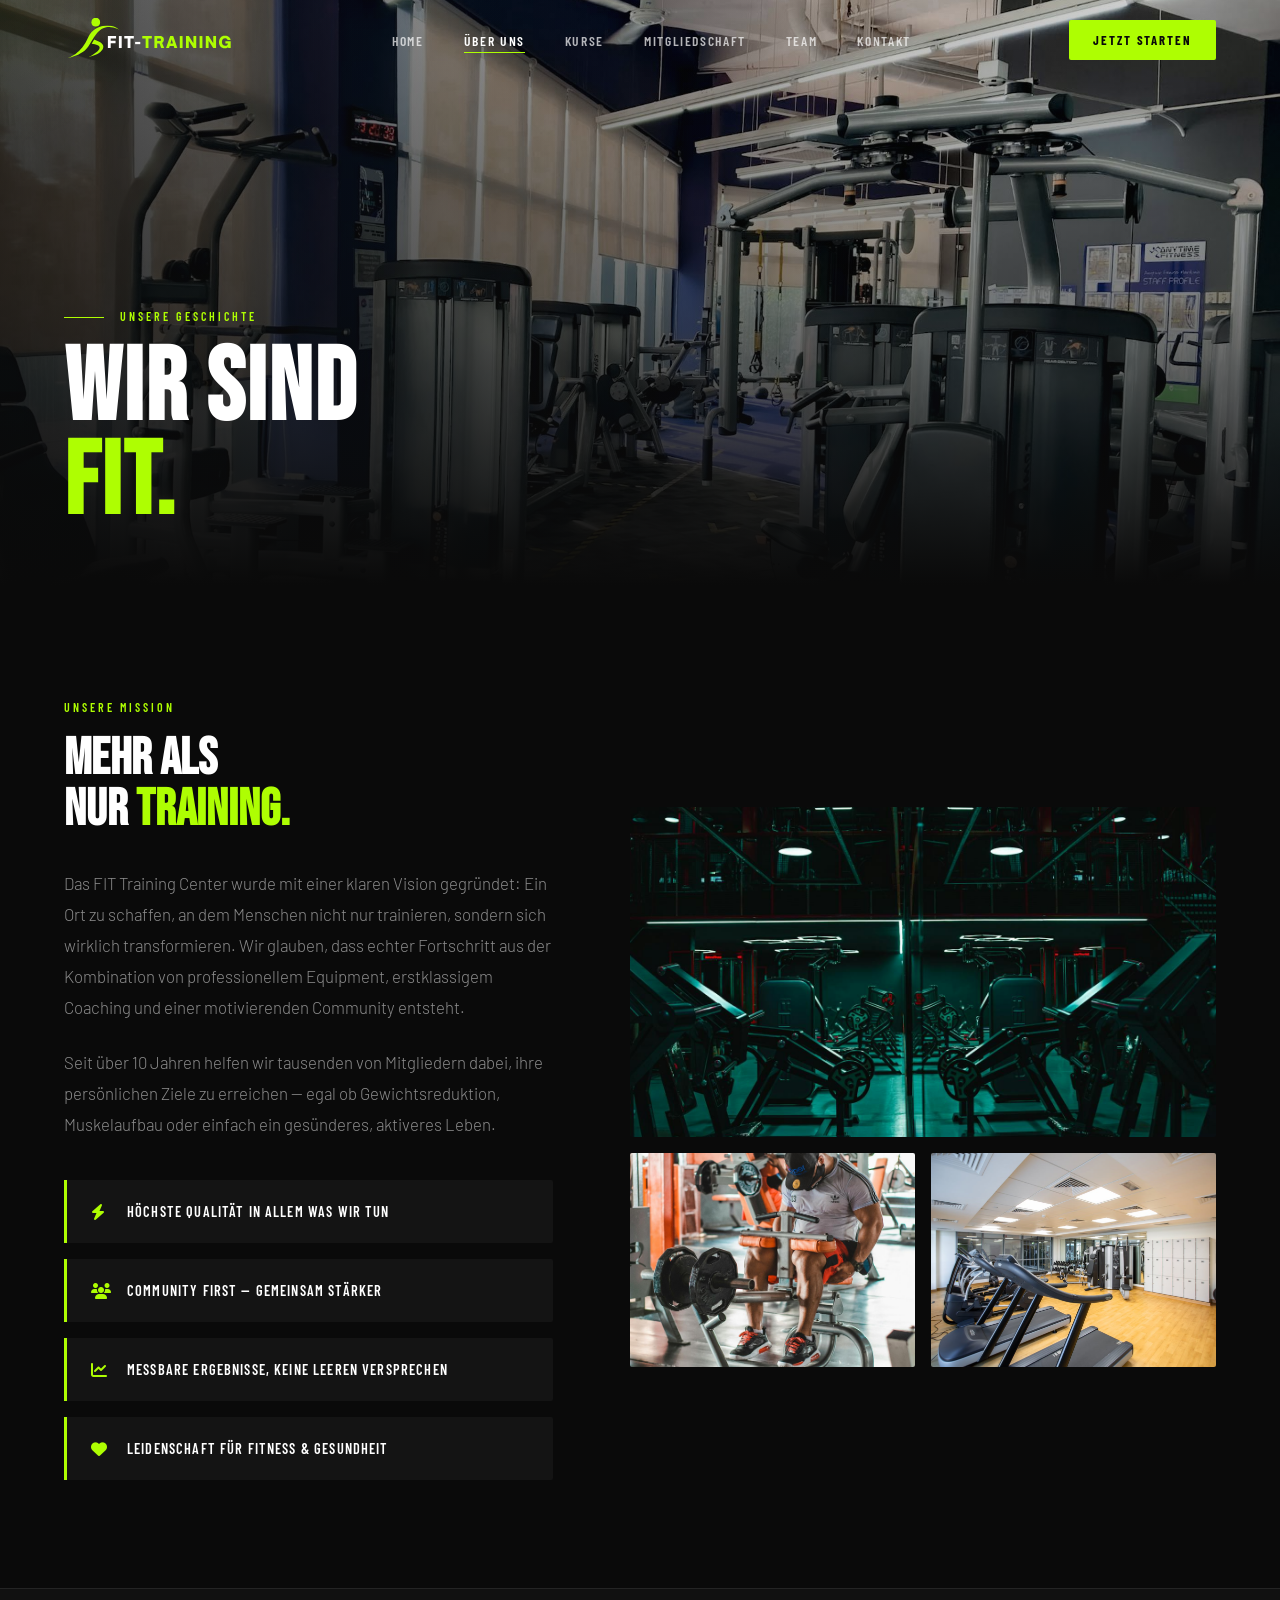
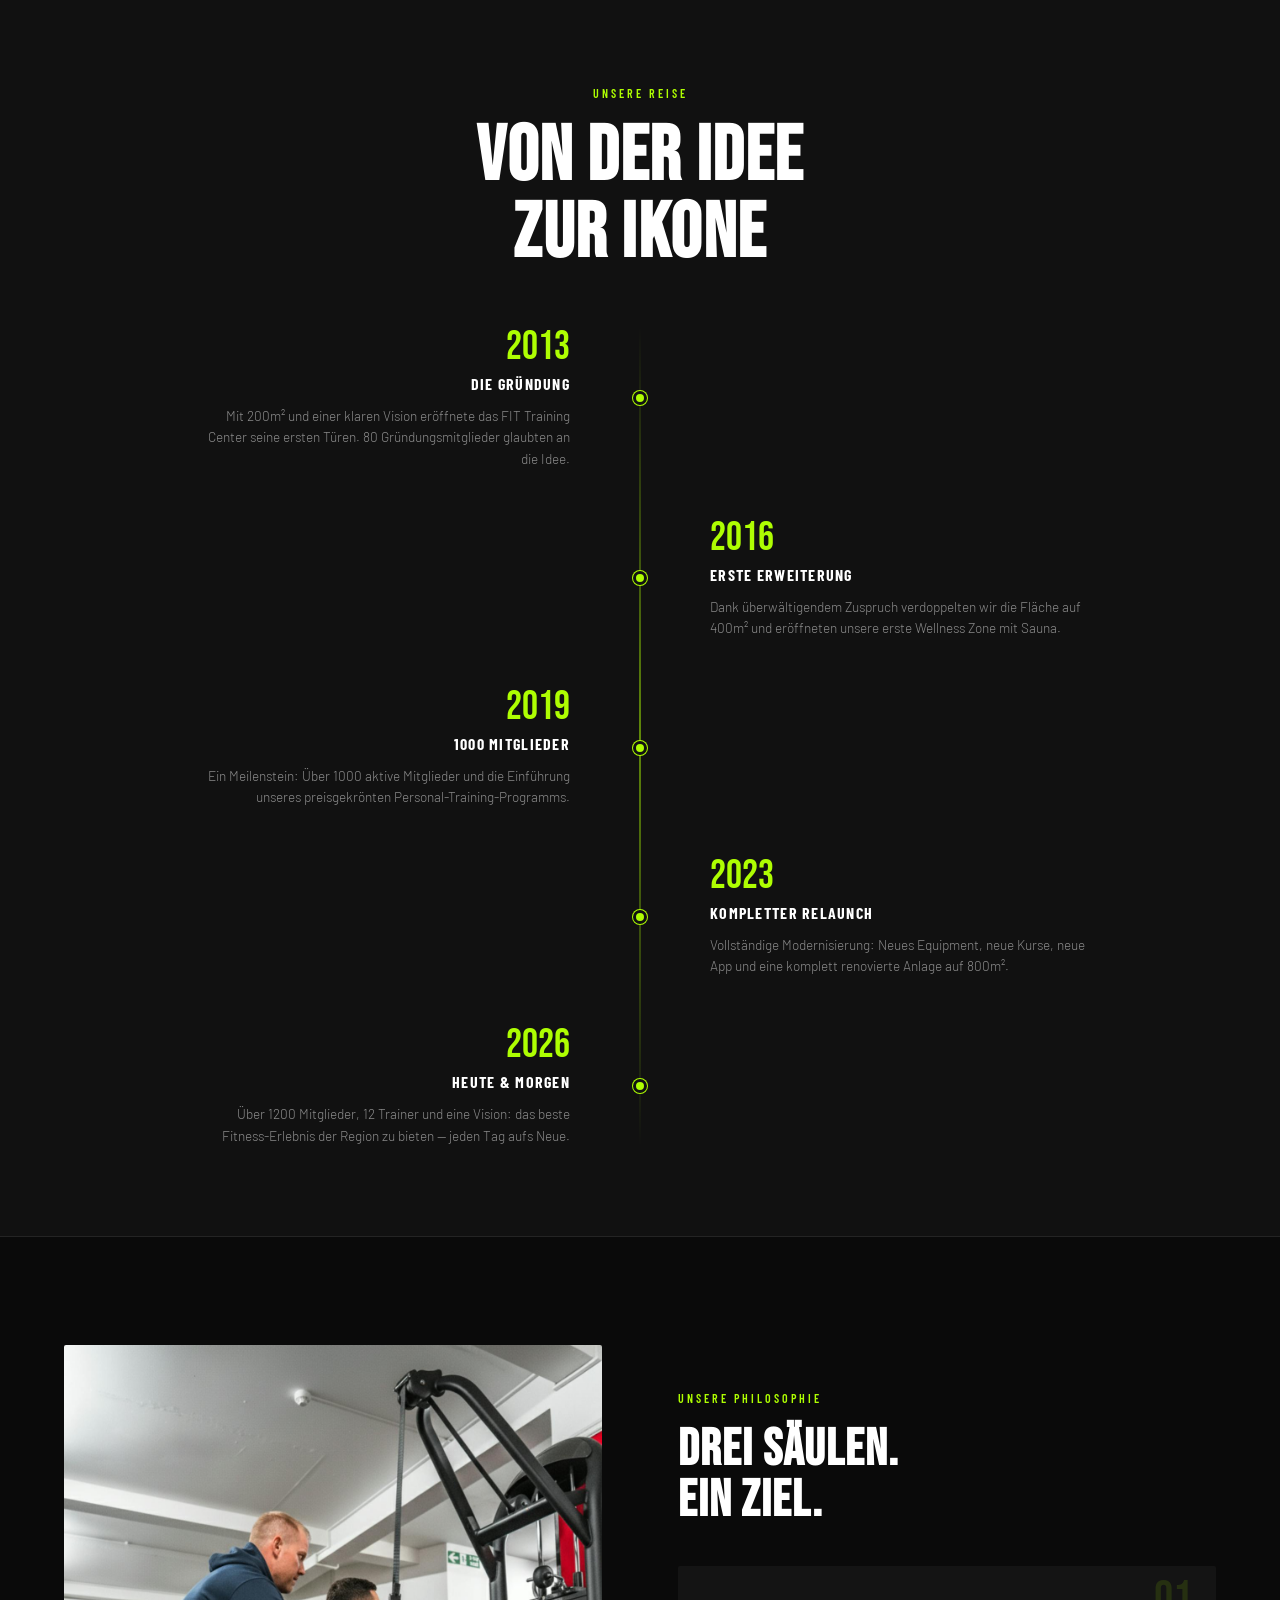
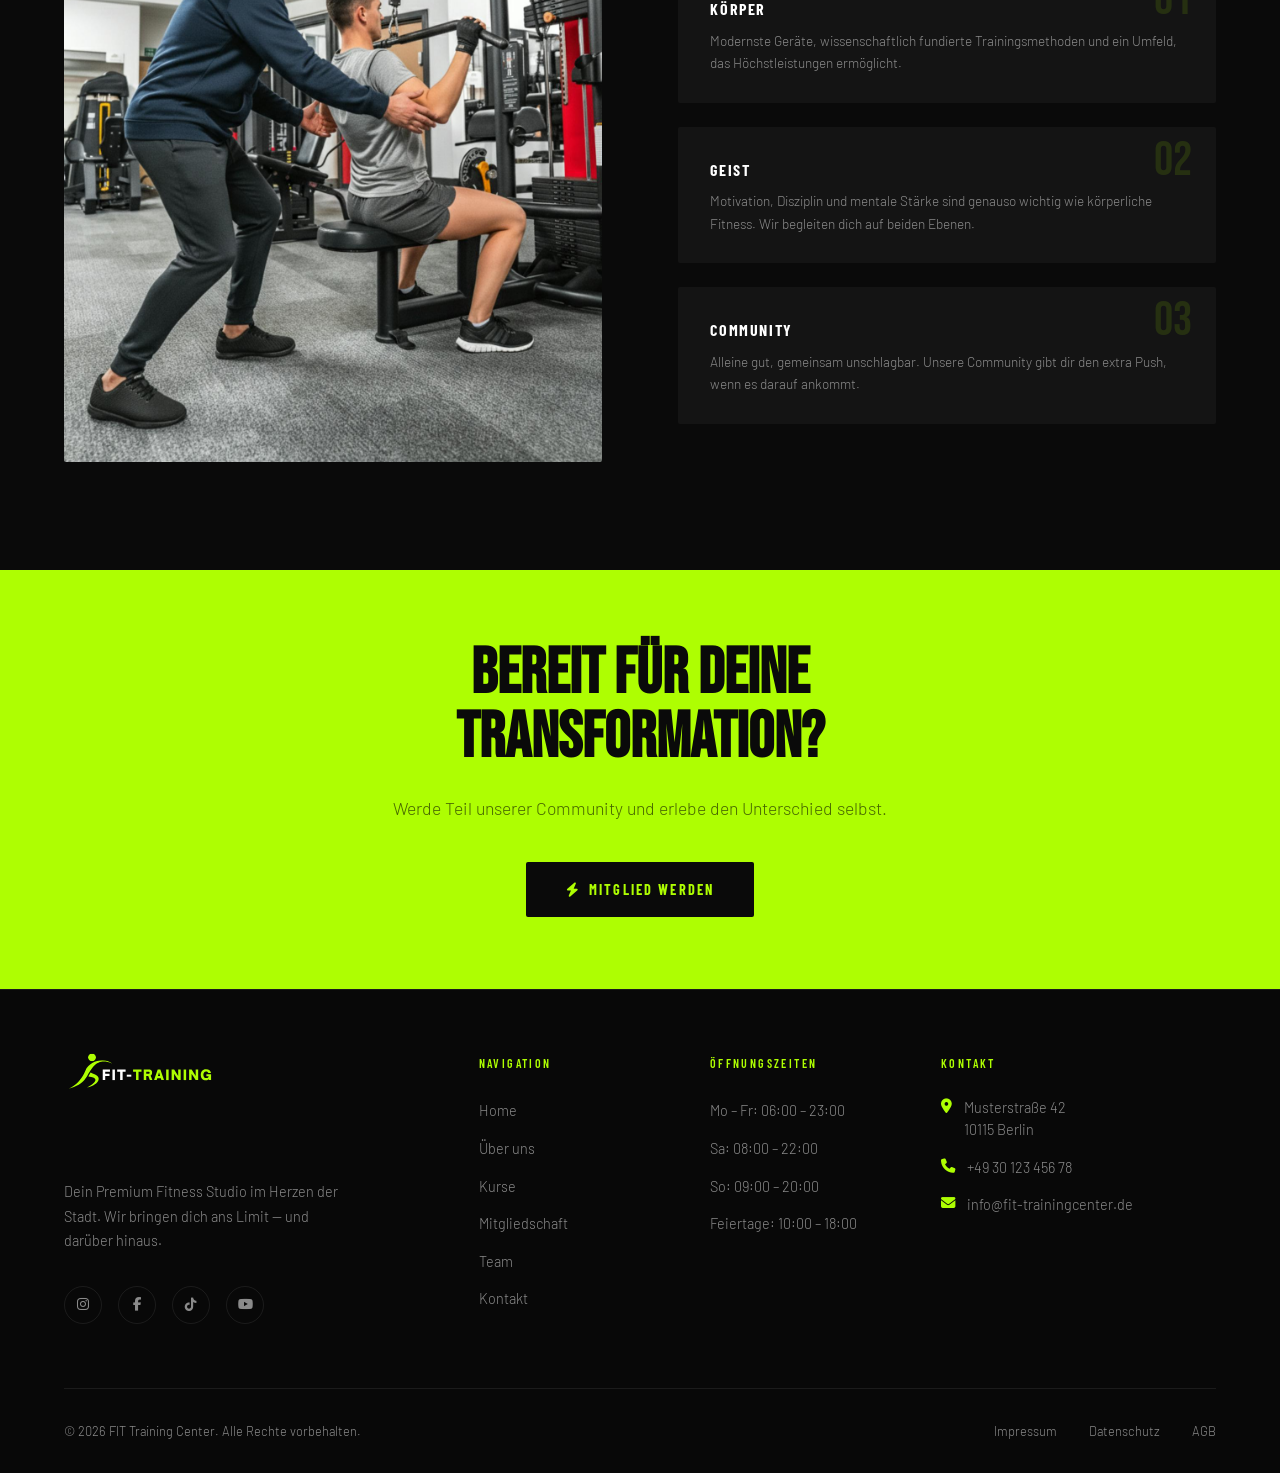
==== about.html @ bd79db69 "first commit" ====
<!DOCTYPE html>
<html lang="de">
  <head>
    <meta charset="UTF-8" />
    <meta name="viewport" content="width=device-width, initial-scale=1.0" />
    <meta
      name="description"
      content="Über FIT Training Center – Unsere Geschichte, Mission und Philosophie." />
    <title>FIT Training Center — Über uns</title>

    <!-- Fonts -->
    <link rel="preconnect" href="https://fonts.googleapis.com" />
    <link rel="preconnect" href="https://fonts.gstatic.com" crossorigin />
    <link
      href="https://fonts.googleapis.com/css2?family=Bebas+Neue&family=Barlow:ital,wght@0,300;0,400;0,600;0,700;1,300&family=Barlow+Condensed:wght@400;600;700&display=swap"
      rel="stylesheet" />

    <!-- Icons -->
    <link
      rel="stylesheet"
      href="https://cdnjs.cloudflare.com/ajax/libs/font-awesome/6.5.0/css/all.min.css" />

    <!-- CSS -->
    <link rel="stylesheet" href="css/basic.css" />
    <link rel="stylesheet" href="css/about.css" />
    <link rel="stylesheet" href="css/index.css" />
  </head>
  <body>
    <!-- Progress Bar -->
    <div class="progress-bar"></div>

    <!-- ── NAVIGATION ──────────────────────────────────────── -->
    <nav class="navbar">
      <div class="container">
        <a href="index.html" class="nav-logo">
          <img src="assets/logo.svg" alt="FIT Training Center" />
        </a>
        <ul class="nav-links">
          <li><a href="index.html">Home</a></li>
          <li><a href="about.html" class="active">Über uns</a></li>
          <li><a href="courses.html">Kurse</a></li>
          <li><a href="membership.html">Mitgliedschaft</a></li>
          <li><a href="team.html">Team</a></li>
          <li><a href="contact.html">Kontakt</a></li>
        </ul>
        <a href="membership.html" class="nav-cta">Jetzt starten</a>
        <button class="nav-hamburger" aria-label="Menü öffnen">
          <span></span><span></span><span></span>
        </button>
      </div>
    </nav>

    <!-- Mobile Menu -->
    <nav class="nav-mobile">
      <a href="index.html">Home</a>
      <a href="about.html">Über uns</a>
      <a href="courses.html">Kurse</a>
      <a href="membership.html">Mitgliedschaft</a>
      <a href="team.html">Team</a>
      <a href="contact.html">Kontakt</a>
      <a href="membership.html" class="nav-cta-mobile">Jetzt starten</a>
    </nav>

    <!-- ── PAGE HERO ────────────────────────────────────────── -->
    <section class="page-hero">
      <div class="page-hero-bg">
        <img src="assets/studio-three.jpg" alt="Über uns" data-parallax="0.3" />
      </div>
      <div class="page-hero-content">
        <div class="container">
          <div class="page-hero-eyebrow">
            <span>Unsere Geschichte</span>
          </div>
          <h1 class="page-hero-title">Wir sind<br /><em>FIT.</em></h1>
        </div>
      </div>
    </section>

    <!-- ── MISSION ──────────────────────────────────────────── -->
    <section class="mission">
      <div class="container">
        <div class="mission-left reveal-left">
          <span class="mission-label">Unsere Mission</span>
          <h2 class="mission-title">Mehr als<br />nur <em>Training.</em></h2>
          <p class="mission-text">
            Das FIT Training Center wurde mit einer klaren Vision gegründet: Ein
            Ort zu schaffen, an dem Menschen nicht nur trainieren, sondern sich
            wirklich transformieren. Wir glauben, dass echter Fortschritt aus
            der Kombination von professionellem Equipment, erstklassigem
            Coaching und einer motivierenden Community entsteht.
          </p>
          <p class="mission-text">
            Seit über 10 Jahren helfen wir tausenden von Mitgliedern dabei, ihre
            persönlichen Ziele zu erreichen — egal ob Gewichtsreduktion,
            Muskelaufbau oder einfach ein gesünderes, aktiveres Leben.
          </p>

          <div class="mission-values">
            <div class="mission-value reveal">
              <i class="fas fa-bolt"></i>
              <span>Höchste Qualität in allem was wir tun</span>
            </div>
            <div class="mission-value reveal">
              <i class="fas fa-users"></i>
              <span>Community first — gemeinsam stärker</span>
            </div>
            <div class="mission-value reveal">
              <i class="fas fa-chart-line"></i>
              <span>Messbare Ergebnisse, keine leeren Versprechen</span>
            </div>
            <div class="mission-value reveal">
              <i class="fas fa-heart"></i>
              <span>Leidenschaft für Fitness & Gesundheit</span>
            </div>
          </div>
        </div>

        <div class="mission-right reveal-right">
          <div class="mission-img-grid">
            <div class="mission-img-main">
              <img
                src="assets/studio-two.jpg"
                alt="FIT Training Center Studio" />
            </div>
            <div class="mission-img-sm">
              <img src="assets/workout.jpg" alt="Training" />
            </div>
            <div class="mission-img-sm">
              <img src="assets/cardio.jpg" alt="Cardio" />
            </div>
          </div>
        </div>
      </div>
    </section>

    <!-- ── TIMELINE ──────────────────────────────────────────── -->
    <section class="timeline-section">
      <div class="container">
        <div class="timeline-header reveal">
          <span class="section-label">Unsere Reise</span>
          <h2 class="section-title">Von der Idee<br />zur Ikone</h2>
        </div>

        <div class="timeline">
          <div class="timeline-item">
            <div class="timeline-content reveal-left">
              <div class="timeline-year">2013</div>
              <div class="timeline-title">Die Gründung</div>
              <p class="timeline-text">
                Mit 200m² und einer klaren Vision eröffnete das FIT Training
                Center seine ersten Türen. 80 Gründungsmitglieder glaubten an
                die Idee.
              </p>
            </div>
            <div class="timeline-dot">
              <div class="timeline-dot-inner"></div>
            </div>
            <div class="timeline-empty"></div>
          </div>

          <div class="timeline-item">
            <div class="timeline-empty"></div>
            <div class="timeline-dot">
              <div class="timeline-dot-inner"></div>
            </div>
            <div class="timeline-content reveal-right">
              <div class="timeline-year">2016</div>
              <div class="timeline-title">Erste Erweiterung</div>
              <p class="timeline-text">
                Dank überwältigendem Zuspruch verdoppelten wir die Fläche auf
                400m² und eröffneten unsere erste Wellness Zone mit Sauna.
              </p>
            </div>
          </div>

          <div class="timeline-item">
            <div class="timeline-content reveal-left">
              <div class="timeline-year">2019</div>
              <div class="timeline-title">1000 Mitglieder</div>
              <p class="timeline-text">
                Ein Meilenstein: Über 1000 aktive Mitglieder und die Einführung
                unseres preisgekrönten Personal-Training-Programms.
              </p>
            </div>
            <div class="timeline-dot">
              <div class="timeline-dot-inner"></div>
            </div>
            <div class="timeline-empty"></div>
          </div>

          <div class="timeline-item">
            <div class="timeline-empty"></div>
            <div class="timeline-dot">
              <div class="timeline-dot-inner"></div>
            </div>
            <div class="timeline-content reveal-right">
              <div class="timeline-year">2023</div>
              <div class="timeline-title">Kompletter Relaunch</div>
              <p class="timeline-text">
                Vollständige Modernisierung: Neues Equipment, neue Kurse, neue
                App und eine komplett renovierte Anlage auf 800m².
              </p>
            </div>
          </div>

          <div class="timeline-item">
            <div class="timeline-content reveal-left">
              <div class="timeline-year">2026</div>
              <div class="timeline-title">Heute & Morgen</div>
              <p class="timeline-text">
                Über 1200 Mitglieder, 12 Trainer und eine Vision: das beste
                Fitness-Erlebnis der Region zu bieten — jeden Tag aufs Neue.
              </p>
            </div>
            <div class="timeline-dot">
              <div class="timeline-dot-inner"></div>
            </div>
            <div class="timeline-empty"></div>
          </div>
        </div>
      </div>
    </section>

    <!-- ── PHILOSOPHY ────────────────────────────────────────── -->
    <section class="philosophy">
      <div class="container">
        <div class="philosophy-right reveal-left">
          <div class="philosophy-img-wrap">
            <img src="assets/coaching.jpg" alt="Coaching Philosophie" />
            <div class="philosophy-accent-line"></div>
          </div>
        </div>

        <div class="reveal-right">
          <span class="section-label">Unsere Philosophie</span>
          <h2
            class="section-title"
            style="font-size: clamp(2rem, 4vw, 3.5rem); margin-bottom: 2rem">
            Drei Säulen.<br />Ein Ziel.
          </h2>

          <div class="philosophy-cards">
            <div class="philosophy-card reveal">
              <span class="philosophy-card-num">01</span>
              <h3 class="philosophy-card-title">Körper</h3>
              <p class="philosophy-card-text">
                Modernste Geräte, wissenschaftlich fundierte Trainingsmethoden
                und ein Umfeld, das Höchstleistungen ermöglicht.
              </p>
            </div>
            <div class="philosophy-card reveal">
              <span class="philosophy-card-num">02</span>
              <h3 class="philosophy-card-title">Geist</h3>
              <p class="philosophy-card-text">
                Motivation, Disziplin und mentale Stärke sind genauso wichtig
                wie körperliche Fitness. Wir begleiten dich auf beiden Ebenen.
              </p>
            </div>
            <div class="philosophy-card reveal">
              <span class="philosophy-card-num">03</span>
              <h3 class="philosophy-card-title">Community</h3>
              <p class="philosophy-card-text">
                Alleine gut, gemeinsam unschlagbar. Unsere Community gibt dir
                den extra Push, wenn es darauf ankommt.
              </p>
            </div>
          </div>
        </div>
      </div>
    </section>

    <!-- ── CTA BANNER ────────────────────────────────────────── -->
    <section class="about-cta">
      <div class="container">
        <h2>Bereit für deine<br />Transformation?</h2>
        <p>Werde Teil unserer Community und erlebe den Unterschied selbst.</p>
        <a href="membership.html" class="btn-dark">
          <i class="fas fa-bolt"></i> Mitglied werden
        </a>
      </div>
    </section>

    <!-- ── FOOTER ───────────────────────────────────────────── -->
    <footer class="footer">
      <div class="container">
        <div class="footer-grid">
          <div class="footer-brand">
            <img src="assets/logo.svg" alt="FIT Training Center" />
            <p>
              Dein Premium Fitness Studio im Herzen der Stadt. Wir bringen dich
              ans Limit — und darüber hinaus.
            </p>
            <div class="footer-social">
              <a href="#" aria-label="Instagram"
                ><i class="fab fa-instagram"></i
              ></a>
              <a href="#" aria-label="Facebook"
                ><i class="fab fa-facebook-f"></i
              ></a>
              <a href="#" aria-label="TikTok"><i class="fab fa-tiktok"></i></a>
              <a href="#" aria-label="YouTube"
                ><i class="fab fa-youtube"></i
              ></a>
            </div>
          </div>

          <div class="footer-col">
            <h4>Navigation</h4>
            <ul>
              <li><a href="index.html">Home</a></li>
              <li><a href="about.html">Über uns</a></li>
              <li><a href="courses.html">Kurse</a></li>
              <li><a href="membership.html">Mitgliedschaft</a></li>
              <li><a href="team.html">Team</a></li>
              <li><a href="contact.html">Kontakt</a></li>
            </ul>
          </div>

          <div class="footer-col">
            <h4>Öffnungszeiten</h4>
            <ul>
              <li><a>Mo – Fr: 06:00 – 23:00</a></li>
              <li><a>Sa: 08:00 – 22:00</a></li>
              <li><a>So: 09:00 – 20:00</a></li>
              <li><a>Feiertage: 10:00 – 18:00</a></li>
            </ul>
          </div>

          <div class="footer-col">
            <h4>Kontakt</h4>
            <div class="footer-contact-item">
              <i class="fas fa-location-dot icon"></i>
              <span>Musterstraße 42<br />10115 Berlin</span>
            </div>
            <div class="footer-contact-item">
              <i class="fas fa-phone icon"></i>
              <span>+49 30 123 456 78</span>
            </div>
            <div class="footer-contact-item">
              <i class="fas fa-envelope icon"></i>
              <span>info@fit-trainingcenter.de</span>
            </div>
          </div>
        </div>

        <div class="footer-bottom">
          <p>© 2026 FIT Training Center. Alle Rechte vorbehalten.</p>
          <div class="footer-bottom-links">
            <a href="#">Impressum</a>
            <a href="#">Datenschutz</a>
            <a href="#">AGB</a>
          </div>
        </div>
      </div>
    </footer>

    <script src="js/main.js"></script>
  </body>
</html>
---- css/basic.css ----
/* ============================================================
   FIT TRAINING CENTER — basic.css
   Global Design System: Variables · Reset · Nav · Footer
   ============================================================ */

/* ── Google Fonts ─────────────────────────────────────────── */
@import url("https://fonts.googleapis.com/css2?family=Bebas+Neue&family=Barlow:ital,wght@0,300;0,400;0,600;0,700;1,300&family=Barlow+Condensed:wght@400;600;700&display=swap");

/* ── CSS Variables ────────────────────────────────────────── */
:root {
  /* Colors */
  --clr-bg: #0a0a0a;
  --clr-bg-card: #141414;
  --clr-bg-section: #111111;
  --clr-accent: #aefe02;
  --clr-accent-dim: #8fd000;
  --clr-red: #ff5757;
  --clr-white: #ffffff;
  --clr-text-muted: #8a8a8a;
  --clr-border: rgba(255, 255, 255, 0.08);

  /* Typography */
  --font-display: "Bebas Neue", sans-serif;
  --font-body: "Barlow", sans-serif;
  --font-condensed: "Barlow Condensed", sans-serif;

  /* Spacing */
  --space-xs: 0.5rem;
  --space-sm: 1rem;
  --space-md: 2rem;
  --space-lg: 4rem;
  --space-xl: 8rem;

  /* Layout */
  --max-width: 1440px;
  --nav-height: 80px;

  /* Transitions */
  --transition: all 0.3s cubic-bezier(0.4, 0, 0.2, 1);
  --transition-slow: all 0.6s cubic-bezier(0.4, 0, 0.2, 1);
}

/* ── Reset ────────────────────────────────────────────────── */
*,
*::before,
*::after {
  margin: 0;
  padding: 0;
  box-sizing: border-box;
}

html {
  font-size: 16px;
  scroll-behavior: smooth;
  -webkit-font-smoothing: antialiased;
  -moz-osx-font-smoothing: grayscale;
}

body {
  background-color: var(--clr-bg);
  color: var(--clr-white);
  font-family: var(--font-body);
  font-weight: 300;
  line-height: 1.6;
  overflow-x: hidden;
}

img {
  display: block;
  max-width: 100%;
  height: auto;
}

a {
  color: inherit;
  text-decoration: none;
}

ul,
ol {
  list-style: none;
}

button {
  cursor: pointer;
  border: none;
  background: none;
  font-family: inherit;
}

/* ── Utility Classes ──────────────────────────────────────── */
.container {
  width: 100%;
  max-width: var(--max-width);
  margin: 0 auto;
  padding: 0 clamp(1.5rem, 5vw, 4rem);
}

.accent {
  color: var(--clr-accent);
}
.red {
  color: var(--clr-red);
}
.muted {
  color: var(--clr-text-muted);
}

.section-label {
  display: inline-block;
  font-family: var(--font-condensed);
  font-size: 0.75rem;
  font-weight: 600;
  letter-spacing: 0.25em;
  text-transform: uppercase;
  color: var(--clr-accent);
  margin-bottom: var(--space-sm);
}

.section-title {
  font-family: var(--font-display);
  font-size: clamp(2.5rem, 6vw, 5rem);
  line-height: 1;
  letter-spacing: 0.02em;
  text-transform: uppercase;
}

.btn {
  display: inline-flex;
  align-items: center;
  gap: 0.5rem;
  padding: 0.875rem 2rem;
  font-family: var(--font-condensed);
  font-size: 0.9rem;
  font-weight: 600;
  letter-spacing: 0.15em;
  text-transform: uppercase;
  border-radius: 2px;
  transition: var(--transition);
  position: relative;
  overflow: hidden;
}

.btn-primary {
  background: var(--clr-accent);
  color: var(--clr-bg);
}

.btn-primary:hover {
  background: var(--clr-accent-dim);
  transform: translateY(-2px);
  box-shadow: 0 8px 30px rgba(174, 254, 2, 0.3);
}

.btn-outline {
  background: transparent;
  color: var(--clr-white);
  border: 1px solid rgba(255, 255, 255, 0.3);
}

.btn-outline:hover {
  border-color: var(--clr-accent);
  color: var(--clr-accent);
  transform: translateY(-2px);
}

/* ── NAVIGATION ───────────────────────────────────────────── */
.navbar {
  position: fixed;
  top: 0;
  left: 0;
  right: 0;
  z-index: 1000;
  height: var(--nav-height);
  display: flex;
  align-items: center;
  transition: var(--transition);
}

.navbar::before {
  content: "";
  position: absolute;
  inset: 0;
  background: transparent;
  transition: var(--transition);
  backdrop-filter: blur(0px);
}

.navbar.scrolled::before {
  background: rgba(10, 10, 10, 0.95);
  backdrop-filter: blur(20px);
  border-bottom: 1px solid var(--clr-border);
}

.navbar .container {
  display: flex;
  align-items: center;
  justify-content: space-between;
  position: relative;
  z-index: 1;
}

/* Logo */
.nav-logo {
  display: flex;
  align-items: center;
  gap: 0.75rem;
  text-decoration: none;
  flex-shrink: 0;
}

.nav-logo img {
  height: 170px;
  width: auto;
}

/* Nav Links */
.nav-links {
  display: flex;
  align-items: center;
  gap: 2.5rem;
}

.nav-links a {
  font-family: var(--font-condensed);
  font-size: 0.85rem;
  font-weight: 600;
  letter-spacing: 0.12em;
  text-transform: uppercase;
  color: rgba(255, 255, 255, 0.7);
  transition: var(--transition);
  position: relative;
}

.nav-links a::after {
  content: "";
  position: absolute;
  bottom: -4px;
  left: 0;
  width: 0;
  height: 1px;
  background: var(--clr-accent);
  transition: var(--transition);
}

.nav-links a:hover,
.nav-links a.active {
  color: var(--clr-white);
}

.nav-links a:hover::after,
.nav-links a.active::after {
  width: 100%;
}

/* Nav CTA */
.nav-cta {
  padding: 0.6rem 1.5rem;
  font-family: var(--font-condensed);
  font-size: 0.8rem;
  font-weight: 700;
  letter-spacing: 0.15em;
  text-transform: uppercase;
  background: var(--clr-accent);
  color: var(--clr-bg);
  border-radius: 2px;
  transition: var(--transition);
  flex-shrink: 0;
}

.nav-cta:hover {
  background: var(--clr-accent-dim);
  box-shadow: 0 4px 20px rgba(174, 254, 2, 0.35);
  transform: translateY(-1px);
}

/* Hamburger */
.nav-hamburger {
  display: none;
  flex-direction: column;
  gap: 5px;
  padding: 4px;
  cursor: pointer;
  z-index: 1001;
}

.nav-hamburger span {
  display: block;
  width: 24px;
  height: 2px;
  background: var(--clr-white);
  transition: var(--transition);
  transform-origin: center;
}

.nav-hamburger.open span:nth-child(1) {
  transform: translateY(7px) rotate(45deg);
}
.nav-hamburger.open span:nth-child(2) {
  opacity: 0;
  transform: scaleX(0);
}
.nav-hamburger.open span:nth-child(3) {
  transform: translateY(-7px) rotate(-45deg);
}

/* Mobile Menu */
.nav-mobile {
  display: none;
  position: fixed;
  inset: 0;
  background: var(--clr-bg);
  z-index: 999;
  flex-direction: column;
  align-items: center;
  justify-content: center;
  gap: 2.5rem;
  opacity: 0;
  pointer-events: none;
  transition: opacity 0.4s ease;
}

.nav-mobile.open {
  opacity: 1;
  pointer-events: all;
}

.nav-mobile a {
  font-family: var(--font-display);
  font-size: clamp(2rem, 8vw, 3.5rem);
  letter-spacing: 0.05em;
  text-transform: uppercase;
  color: var(--clr-white);
  transition: var(--transition);
}

.nav-mobile a:hover {
  color: var(--clr-accent);
}

.nav-mobile .nav-cta-mobile {
  margin-top: 1rem;
  padding: 1rem 2.5rem;
  font-family: var(--font-condensed);
  font-size: 1rem;
  font-weight: 700;
  letter-spacing: 0.2em;
  text-transform: uppercase;
  background: var(--clr-accent);
  color: var(--clr-bg);
  border-radius: 2px;
}

/* ── FOOTER ───────────────────────────────────────────────── */
.footer {
  background: #080808;
  border-top: 1px solid var(--clr-border);
  padding: var(--space-lg) 0 var(--space-md);
}

.footer-grid {
  display: grid;
  grid-template-columns: 2fr 1fr 1fr 1.5fr;
  gap: 3rem;
  padding-bottom: var(--space-lg);
  border-bottom: 1px solid var(--clr-border);
}

.footer-brand {
  margin-top: -3.5rem;
}

.footer-brand img {
  height: 150px;
  width: auto;
  margin-bottom: var(--space-md);
}

.footer-brand p {
  font-size: 0.9rem;
  color: var(--clr-text-muted);
  line-height: 1.7;
  max-width: 280px;
}

.footer-social {
  display: flex;
  gap: 1rem;
  margin-top: var(--space-md);
}

.footer-social a {
  width: 38px;
  height: 38px;
  border: 1px solid var(--clr-border);
  border-radius: 50%;
  display: flex;
  align-items: center;
  justify-content: center;
  color: var(--clr-text-muted);
  font-size: 0.85rem;
  transition: var(--transition);
}

.footer-social a:hover {
  border-color: var(--clr-accent);
  color: var(--clr-accent);
  transform: translateY(-2px);
}

.footer-col h4 {
  font-family: var(--font-condensed);
  font-size: 0.75rem;
  font-weight: 600;
  letter-spacing: 0.2em;
  text-transform: uppercase;
  color: var(--clr-accent);
  margin-bottom: 1.5rem;
}

.footer-col ul {
  display: flex;
  flex-direction: column;
  gap: 0.75rem;
}

.footer-col ul li a {
  font-size: 0.9rem;
  color: var(--clr-text-muted);
  transition: var(--transition);
}

.footer-col ul li a:hover {
  color: var(--clr-accent);
  padding-left: 4px;
}

.footer-contact-item {
  display: flex;
  align-items: flex-start;
  gap: 0.75rem;
  margin-bottom: 1rem;
}

.footer-contact-item .icon {
  color: var(--clr-accent);
  font-size: 0.9rem;
  margin-top: 2px;
  flex-shrink: 0;
}

.footer-contact-item span {
  font-size: 0.9rem;
  color: var(--clr-text-muted);
  line-height: 1.5;
}

.footer-bottom {
  display: flex;
  align-items: center;
  justify-content: space-between;
  padding-top: var(--space-md);
  flex-wrap: wrap;
  gap: 1rem;
}

.footer-bottom p {
  font-size: 0.8rem;
  color: var(--clr-text-muted);
}

.footer-bottom-links {
  display: flex;
  gap: 2rem;
}

.footer-bottom-links a {
  font-size: 0.8rem;
  color: var(--clr-text-muted);
  transition: var(--transition);
}

.footer-bottom-links a:hover {
  color: var(--clr-accent);
}

/* ── Scroll Progress Bar ──────────────────────────────────── */
.progress-bar {
  position: fixed;
  top: 0;
  left: 0;
  height: 2px;
  background: var(--clr-accent);
  z-index: 9999;
  width: 0%;
  transition: width 0.1s linear;
}

/* ── Page Transition Overlay ──────────────────────────────── */
.page-overlay {
  position: fixed;
  inset: 0;
  background: var(--clr-bg);
  z-index: 9998;
  transform: translateY(100%);
  transition: transform 0.5s cubic-bezier(0.76, 0, 0.24, 1);
  pointer-events: none;
}

/* ── Reveal Animations ────────────────────────────────────── */
.reveal {
  opacity: 0;
  transform: translateY(40px);
  transition: opacity 0.7s ease, transform 0.7s ease;
}

.reveal.visible {
  opacity: 1;
  transform: translateY(0);
}

.reveal-left {
  opacity: 0;
  transform: translateX(-40px);
  transition: opacity 0.7s ease, transform 0.7s ease;
}

.reveal-left.visible {
  opacity: 1;
  transform: translateX(0);
}

.reveal-right {
  opacity: 0;
  transform: translateX(40px);
  transition: opacity 0.7s ease, transform 0.7s ease;
}

.reveal-right.visible {
  opacity: 1;
  transform: translateX(0);
}

/* ── Responsive Navigation ────────────────────────────────── */

/* Tablet */
@media (max-width: 1024px) {
  .nav-links {
    gap: 1.75rem;
  }
}

/* Mobile */
@media (max-width: 768px) {
  :root {
    --nav-height: 64px;
  }

  .nav-links,
  .nav-cta {
    display: none;
  }

  .nav-hamburger {
    display: flex;
  }

  .nav-mobile {
    display: flex;
  }

  /* Footer Mobile */
  .footer-grid {
    grid-template-columns: 1fr 1fr;
    gap: 2rem;
  }

  .footer-brand {
    grid-column: 1 / -1;
  }

  .footer-bottom {
    flex-direction: column;
    align-items: flex-start;
    gap: 0.75rem;
  }
}

@media (max-width: 480px) {
  .footer-grid {
    grid-template-columns: 1fr;
  }
}

/* ── iPhone 17 Pro Max (430px) ────────────────────────────── */
@media (max-width: 430px) {
  :root {
    --nav-height: 60px;
  }

  .nav-logo img {
    height: 38px;
  }

  /* Footer kompakter */
  .footer-grid {
    grid-template-columns: 1fr;
    gap: 1.5rem;
  }

  .footer-brand p {
    font-size: 0.85rem;
  }

  .footer-col h4 {
    margin-bottom: 1rem;
  }

  .footer-col ul {
    gap: 0.5rem;
  }

  .footer-bottom {
    gap: 0.5rem;
  }

  .footer-bottom-links {
    gap: 1.25rem;
  }

  /* Buttons vollbreite auf kleinstem Smartphone */
  .btn {
    width: 100%;
    justify-content: center;
  }

  /* Section Label kleiner */
  .section-label {
    font-size: 0.7rem;
  }

  /* Mobile Nav Links etwas kleiner */
  .nav-mobile a {
    font-size: clamp(1.8rem, 9vw, 2.5rem);
  }

  .nav-mobile {
    gap: 1.75rem;
  }
}

/* ── iPad spezifisch (768px – 1024px) ────────────────────── */
@media (min-width: 768px) and (max-width: 1024px) {
  :root {
    --nav-height: 72px;
  }

  .nav-logo img {
    height: 44px;
  }

  /* Nav Links auf Tablet sichtbar aber kompakter */
  .nav-links {
    display: flex;
    gap: 1.25rem;
  }

  .nav-links a {
    font-size: 0.78rem;
  }

  .nav-cta {
    display: inline-flex;
    padding: 0.5rem 1.1rem;
    font-size: 0.75rem;
  }

  .nav-hamburger {
    display: none;
  }

  /* Footer 2-spaltig auf iPad */
  .footer-grid {
    grid-template-columns: 1fr 1fr;
    gap: 2.5rem;
  }

  .footer-brand {
    grid-column: 1 / -1;
  }
}

/* ── Large Screens (1440p+) ───────────────────────────────── */
@media (min-width: 1920px) {
  :root {
    --nav-height: 90px;
  }

  .nav-logo img {
    height: 58px;
  }

  .nav-links {
    gap: 3rem;
  }

  .nav-links a {
    font-size: 0.95rem;
  }
}

/* ── 2K / 1440p (2560px) ──────────────────────────────────── */
@media (min-width: 2560px) {
  html {
    font-size: 18px;
  }

  :root {
    --max-width: 2000px;
    --nav-height: 100px;
  }

  .nav-logo img {
    height: 64px;
  }

  .nav-links {
    gap: 3.5rem;
  }

  .nav-links a {
    font-size: 1rem;
  }

  .nav-cta {
    padding: 0.75rem 2rem;
    font-size: 0.9rem;
  }

  .footer-brand p {
    font-size: 1rem;
    max-width: 360px;
  }
}

/* ── 4K / 45-Zoll (3840px) ───────────────────────────────── */
@media (min-width: 3840px) {
  html {
    font-size: 24px;
  }

  :root {
    --max-width: 3000px;
    --nav-height: 120px;
    --space-xl: 12rem;
  }

  .nav-logo img {
    height: 80px;
  }

  .nav-links {
    gap: 5rem;
  }

  .nav-links a {
    font-size: 1.1rem;
    letter-spacing: 0.15em;
  }

  .nav-cta {
    padding: 0.9rem 2.5rem;
    font-size: 1rem;
  }

  .section-label {
    font-size: 0.9rem;
    letter-spacing: 0.3em;
  }

  .btn {
    padding: 1.1rem 2.5rem;
    font-size: 1rem;
  }

  .footer-grid {
    gap: 5rem;
  }

  .footer-brand img {
    height: 80px;
  }

  .footer-brand p {
    font-size: 1.1rem;
    max-width: 480px;
  }

  .footer-col h4 {
    font-size: 0.9rem;
    margin-bottom: 2rem;
  }

  .footer-col ul li a {
    font-size: 1.1rem;
  }

  .footer-contact-item span {
    font-size: 1.1rem;
  }

  .footer-bottom p,
  .footer-bottom-links a {
    font-size: 1rem;
  }
}
---- css/about.css ----
/* ============================================================
   FIT TRAINING CENTER — about.css
   Über uns Seite
   ============================================================ */

/* ── PAGE HERO ────────────────────────────────────────────── */
.page-hero {
  position: relative;
  height: 65vh;
  min-height: 480px;
  display: flex;
  align-items: flex-end;
  overflow: hidden;
}

.page-hero-bg {
  position: absolute;
  inset: 0;
  z-index: 0;
}

.page-hero-bg img {
  width: 100%;
  height: 100%;
  object-fit: cover;
  object-position: center 25%;
}

.page-hero-bg::after {
  content: "";
  position: absolute;
  inset: 0;
  background: linear-gradient(
      to top,
      rgba(10, 10, 10, 1) 0%,
      rgba(10, 10, 10, 0.5) 50%,
      rgba(10, 10, 10, 0.2) 100%
    ),
    linear-gradient(to right, rgba(10, 10, 10, 0.7) 0%, transparent 70%);
}

.page-hero-content {
  position: relative;
  z-index: 1;
  padding-bottom: clamp(3rem, 6vh, 5rem);
  width: 100%;
}

.page-hero-eyebrow {
  display: flex;
  align-items: center;
  gap: 1rem;
  margin-bottom: 1rem;
}

.page-hero-eyebrow span {
  font-family: var(--font-condensed);
  font-size: 0.75rem;
  font-weight: 600;
  letter-spacing: 0.25em;
  text-transform: uppercase;
  color: var(--clr-accent);
}

.page-hero-eyebrow::before {
  content: "";
  display: block;
  width: 40px;
  height: 1px;
  background: var(--clr-accent);
}

.page-hero-title {
  font-family: var(--font-display);
  font-size: clamp(3.5rem, 8vw, 8rem);
  line-height: 0.92;
  text-transform: uppercase;
  letter-spacing: 0.02em;
}

.page-hero-title em {
  font-style: normal;
  color: var(--clr-accent);
}

/* ── MISSION SECTION ──────────────────────────────────────── */
.mission {
  padding: clamp(5rem, 12vh, 10rem) 0;
}

.mission .container {
  display: grid;
  grid-template-columns: 1fr 1.2fr;
  gap: clamp(3rem, 6vw, 8rem);
  align-items: center;
}

.mission-left {
}

.mission-label {
  display: inline-block;
  font-family: var(--font-condensed);
  font-size: 0.75rem;
  font-weight: 600;
  letter-spacing: 0.25em;
  text-transform: uppercase;
  color: var(--clr-accent);
  margin-bottom: var(--space-sm);
}

.mission-title {
  font-family: var(--font-display);
  font-size: clamp(2.5rem, 4vw, 4rem);
  line-height: 1;
  text-transform: uppercase;
  margin-bottom: 2rem;
}

.mission-title em {
  font-style: normal;
  color: var(--clr-accent);
}

.mission-text {
  font-size: clamp(0.95rem, 1.4vw, 1.05rem);
  color: var(--clr-text-muted);
  line-height: 1.85;
  margin-bottom: 1.5rem;
}

.mission-values {
  display: flex;
  flex-direction: column;
  gap: 1rem;
  margin-top: 2.5rem;
}

.mission-value {
  display: flex;
  align-items: center;
  gap: 1rem;
  padding: 1.25rem 1.5rem;
  background: var(--clr-bg-card);
  border-left: 3px solid var(--clr-accent);
  border-radius: 0 2px 2px 0;
  transition: var(--transition);
}

.mission-value:hover {
  background: #1a1a1a;
  transform: translateX(4px);
}

.mission-value i {
  color: var(--clr-accent);
  font-size: 1rem;
  width: 20px;
  flex-shrink: 0;
}

.mission-value span {
  font-family: var(--font-condensed);
  font-size: 0.9rem;
  font-weight: 600;
  letter-spacing: 0.08em;
  text-transform: uppercase;
}

.mission-right {
  position: relative;
}

.mission-img-grid {
  display: grid;
  grid-template-columns: 1fr 1fr;
  grid-template-rows: auto auto;
  gap: 1rem;
}

.mission-img-main {
  grid-column: 1 / -1;
  aspect-ratio: 16/9;
  overflow: hidden;
  border-radius: 2px;
}

.mission-img-main img {
  width: 100%;
  height: 100%;
  object-fit: cover;
  transition: transform 0.7s ease;
}

.mission-img-main:hover img {
  transform: scale(1.04);
}

.mission-img-sm {
  aspect-ratio: 4/3;
  overflow: hidden;
  border-radius: 2px;
}

.mission-img-sm img {
  width: 100%;
  height: 100%;
  object-fit: cover;
  transition: transform 0.7s ease;
}

.mission-img-sm:hover img {
  transform: scale(1.06);
}

/* ── TIMELINE SECTION ─────────────────────────────────────── */
.timeline-section {
  padding: clamp(4rem, 10vh, 8rem) 0;
  background: var(--clr-bg-section);
  border-top: 1px solid var(--clr-border);
  border-bottom: 1px solid var(--clr-border);
}

.timeline-header {
  text-align: center;
  margin-bottom: clamp(3rem, 6vh, 5rem);
}

.timeline {
  position: relative;
  max-width: 900px;
  margin: 0 auto;
}

.timeline::before {
  content: "";
  position: absolute;
  left: 50%;
  top: 0;
  bottom: 0;
  width: 1px;
  background: linear-gradient(
    to bottom,
    transparent,
    var(--clr-accent),
    transparent
  );
  transform: translateX(-50%);
}

.timeline-item {
  display: grid;
  grid-template-columns: 1fr 60px 1fr;
  gap: 0;
  margin-bottom: 3rem;
  align-items: center;
}

.timeline-item:last-child {
  margin-bottom: 0;
}

.timeline-item:nth-child(odd) .timeline-content {
  grid-column: 1;
  text-align: right;
  padding-right: 2.5rem;
}

.timeline-item:nth-child(odd) .timeline-dot {
  grid-column: 2;
}

.timeline-item:nth-child(odd) .timeline-empty {
  grid-column: 3;
}

.timeline-item:nth-child(even) .timeline-empty {
  grid-column: 1;
}

.timeline-item:nth-child(even) .timeline-dot {
  grid-column: 2;
}

.timeline-item:nth-child(even) .timeline-content {
  grid-column: 3;
  text-align: left;
  padding-left: 2.5rem;
}

.timeline-dot {
  display: flex;
  align-items: center;
  justify-content: center;
  z-index: 1;
}

.timeline-dot-inner {
  width: 14px;
  height: 14px;
  border-radius: 50%;
  background: var(--clr-accent);
  border: 3px solid var(--clr-bg-section);
  box-shadow: 0 0 0 1px var(--clr-accent);
}

.timeline-year {
  font-family: var(--font-display);
  font-size: 2.5rem;
  color: var(--clr-accent);
  line-height: 1;
  margin-bottom: 0.25rem;
}

.timeline-title {
  font-family: var(--font-condensed);
  font-size: 1rem;
  font-weight: 700;
  letter-spacing: 0.08em;
  text-transform: uppercase;
  margin-bottom: 0.5rem;
}

.timeline-text {
  font-size: 0.85rem;
  color: var(--clr-text-muted);
  line-height: 1.6;
}

/* ── PHILOSOPHY SECTION ───────────────────────────────────── */
.philosophy {
  padding: clamp(5rem, 12vh, 10rem) 0;
}

.philosophy .container {
  display: grid;
  grid-template-columns: 1fr 1fr;
  gap: clamp(3rem, 6vw, 8rem);
  align-items: center;
}

.philosophy-right {
}

.philosophy-img-wrap {
  position: relative;
  aspect-ratio: 3/4;
  overflow: hidden;
  border-radius: 2px;
}

.philosophy-img-wrap img {
  width: 100%;
  height: 100%;
  object-fit: cover;
  transition: transform 0.8s ease;
}

.philosophy-img-wrap:hover img {
  transform: scale(1.04);
}

.philosophy-accent-line {
  position: absolute;
  top: 2rem;
  right: -1rem;
  width: 3px;
  height: 60%;
  background: linear-gradient(to bottom, var(--clr-accent), transparent);
}

.philosophy-cards {
  display: flex;
  flex-direction: column;
  gap: 1.5rem;
  margin-top: 2.5rem;
}

.philosophy-card {
  padding: 1.75rem 2rem;
  background: var(--clr-bg-card);
  border-radius: 2px;
  border-top: 2px solid transparent;
  transition: var(--transition);
  position: relative;
  overflow: hidden;
}

.philosophy-card::before {
  content: "";
  position: absolute;
  top: 0;
  left: 0;
  right: 0;
  height: 2px;
  background: var(--clr-accent);
  transform: scaleX(0);
  transform-origin: left;
  transition: transform 0.4s ease;
}

.philosophy-card:hover::before {
  transform: scaleX(1);
}

.philosophy-card-num {
  font-family: var(--font-display);
  font-size: 3rem;
  line-height: 1;
  color: rgba(174, 254, 2, 0.12);
  position: absolute;
  top: 0.5rem;
  right: 1.5rem;
}

.philosophy-card-title {
  font-family: var(--font-condensed);
  font-size: 1rem;
  font-weight: 700;
  letter-spacing: 0.1em;
  text-transform: uppercase;
  margin-bottom: 0.5rem;
  color: var(--clr-white);
}

.philosophy-card-text {
  font-size: 0.85rem;
  color: var(--clr-text-muted);
  line-height: 1.65;
}

/* ── CTA BANNER ───────────────────────────────────────────── */
.about-cta {
  padding: clamp(4rem, 8vh, 6rem) 0;
  background: var(--clr-accent);
  text-align: center;
}

.about-cta h2 {
  font-family: var(--font-display);
  font-size: clamp(2.5rem, 5vw, 5rem);
  text-transform: uppercase;
  color: var(--clr-bg);
  line-height: 1;
  margin-bottom: 1.5rem;
}

.about-cta p {
  font-size: clamp(0.95rem, 1.5vw, 1.1rem);
  color: rgba(0, 0, 0, 0.6);
  margin-bottom: 2.5rem;
  max-width: 500px;
  margin-left: auto;
  margin-right: auto;
}

.about-cta .btn-dark {
  display: inline-flex;
  align-items: center;
  gap: 0.5rem;
  padding: 1rem 2.5rem;
  font-family: var(--font-condensed);
  font-size: 0.9rem;
  font-weight: 700;
  letter-spacing: 0.15em;
  text-transform: uppercase;
  background: var(--clr-bg);
  color: var(--clr-accent);
  border-radius: 2px;
  transition: var(--transition);
}

.about-cta .btn-dark:hover {
  background: #1a1a1a;
  transform: translateY(-2px);
  box-shadow: 0 8px 30px rgba(0, 0, 0, 0.3);
}

/* ── RESPONSIVE ───────────────────────────────────────────── */
@media (max-width: 1024px) {
  .mission .container,
  .philosophy .container {
    grid-template-columns: 1fr;
    gap: 3rem;
  }

  .timeline::before {
    display: none;
  }

  .timeline-item {
    grid-template-columns: 60px 1fr;
    gap: 0;
  }

  .timeline-item:nth-child(odd) .timeline-content,
  .timeline-item:nth-child(even) .timeline-content {
    grid-column: 2;
    text-align: left;
    padding-left: 1.5rem;
    padding-right: 0;
  }

  .timeline-item:nth-child(odd) .timeline-dot,
  .timeline-item:nth-child(even) .timeline-dot {
    grid-column: 1;
    justify-content: flex-start;
  }

  .timeline-item:nth-child(odd) .timeline-empty,
  .timeline-item:nth-child(even) .timeline-empty {
    display: none;
  }

  .timeline-dot-inner {
    position: relative;
  }

  .timeline-dot-inner::after {
    content: "";
    position: absolute;
    left: 50%;
    top: 14px;
    width: 1px;
    height: 80px;
    background: linear-gradient(to bottom, var(--clr-accent), transparent);
    transform: translateX(-50%);
  }
}

@media (max-width: 768px) {
  .mission-img-grid {
    grid-template-columns: 1fr;
  }

  .mission-img-sm:last-child {
    display: none;
  }

  .philosophy-accent-line {
    display: none;
  }
}
---- css/index.css ----
/* ── HERO ─────────────────────────────────────────────── */
.hero {
  position: relative;
  height: 100svh;
  min-height: 600px;
  display: flex;
  align-items: flex-end;
  overflow: hidden;
}

.hero-bg {
  position: absolute;
  inset: 0;
  z-index: 0;
}

.hero-bg img {
  width: 100%;
  height: 100%;
  object-fit: cover;
  object-position: center 30%;
  transform-origin: center;
}

.hero-bg::after {
  content: "";
  position: absolute;
  inset: 0;
  background: linear-gradient(
      to top,
      rgba(10, 10, 10, 1) 0%,
      rgba(10, 10, 10, 0.5) 40%,
      rgba(10, 10, 10, 0.1) 100%
    ),
    linear-gradient(to right, rgba(10, 10, 10, 0.6) 0%, transparent 60%);
}

.hero-content {
  position: relative;
  z-index: 1;
  width: 100%;
  padding-bottom: clamp(3rem, 8vh, 6rem);
}

.hero-content .container {
  display: grid;
  grid-template-columns: 1fr 1fr;
  align-items: flex-end;
  gap: 2rem;
}

.hero-left {
}

.hero-tag {
  display: inline-flex;
  align-items: center;
  gap: 0.5rem;
  font-family: var(--font-condensed);
  font-size: 0.75rem;
  font-weight: 600;
  letter-spacing: 0.25em;
  text-transform: uppercase;
  color: var(--clr-accent);
  margin-bottom: 1.5rem;
}

.hero-tag::before {
  content: "";
  display: block;
  width: 30px;
  height: 1px;
  background: var(--clr-accent);
}

.hero-title {
  font-family: var(--font-display);
  font-size: clamp(4rem, 10vw, 9rem);
  line-height: 0.92;
  letter-spacing: 0.02em;
  text-transform: uppercase;
  margin-bottom: 2rem;
}

.hero-title span {
  display: block;
  color: var(--clr-accent);
  -webkit-text-stroke: 0px;
}

.hero-title .outline {
  color: transparent;
  -webkit-text-stroke: 1px rgba(255, 255, 255, 0.4);
}

.hero-actions {
  display: flex;
  align-items: center;
  gap: 1.5rem;
  flex-wrap: wrap;
}

.hero-right {
  display: flex;
  flex-direction: column;
  align-items: flex-end;
  gap: 2rem;
}

.hero-stats {
  display: flex;
  gap: 2.5rem;
}

.hero-stat {
  text-align: right;
}

.hero-stat .number {
  font-family: var(--font-display);
  font-size: clamp(2.5rem, 4vw, 3.5rem);
  line-height: 1;
  color: var(--clr-white);
}

.hero-stat .number span {
  color: var(--clr-accent);
}

.hero-stat .label {
  font-family: var(--font-condensed);
  font-size: 0.7rem;
  font-weight: 600;
  letter-spacing: 0.2em;
  text-transform: uppercase;
  color: var(--clr-text-muted);
  margin-top: 0.25rem;
}

.hero-scroll {
  display: flex;
  align-items: center;
  gap: 0.75rem;
  font-family: var(--font-condensed);
  font-size: 0.7rem;
  font-weight: 600;
  letter-spacing: 0.2em;
  text-transform: uppercase;
  color: var(--clr-text-muted);
  writing-mode: vertical-rl;
  text-orientation: mixed;
  position: absolute;
  right: clamp(1.5rem, 3vw, 3rem);
  bottom: clamp(3rem, 8vh, 6rem);
  z-index: 2;
}

.hero-scroll::after {
  content: "";
  display: block;
  width: 1px;
  height: 60px;
  background: linear-gradient(to bottom, var(--clr-accent), transparent);
  animation: scrollLine 2s ease-in-out infinite;
}

@keyframes scrollLine {
  0%,
  100% {
    opacity: 1;
    transform: scaleY(1);
    transform-origin: top;
  }
  50% {
    opacity: 0.4;
  }
}

/* ── MARQUEE STRIP ────────────────────────────────────── */
.marquee-strip {
  background: var(--clr-accent);
  padding: 0.75rem 0;
  overflow: hidden;
  white-space: nowrap;
}

.marquee-track {
  display: inline-flex;
  animation: marquee 20s linear infinite;
}

.marquee-track span {
  font-family: var(--font-display);
  font-size: 1rem;
  letter-spacing: 0.1em;
  text-transform: uppercase;
  color: var(--clr-bg);
  padding: 0 2rem;
}

.marquee-track .dot {
  color: rgba(0, 0, 0, 0.4);
  padding: 0;
}

@keyframes marquee {
  from {
    transform: translateX(0);
  }
  to {
    transform: translateX(-50%);
  }
}

/* ── INTRO SECTION ────────────────────────────────────── */
.intro {
  padding: clamp(4rem, 10vh, 8rem) 0;
}

.intro .container {
  display: grid;
  grid-template-columns: 1fr 1fr;
  gap: clamp(3rem, 6vw, 8rem);
  align-items: center;
}

.intro-left {
}

.intro-title {
  font-family: var(--font-display);
  font-size: clamp(2.5rem, 5vw, 4.5rem);
  line-height: 1;
  text-transform: uppercase;
  margin-bottom: 2rem;
}

.intro-title em {
  font-style: normal;
  color: var(--clr-accent);
}

.intro-text {
  font-size: clamp(0.95rem, 1.5vw, 1.05rem);
  color: var(--clr-text-muted);
  line-height: 1.8;
  margin-bottom: 2.5rem;
  max-width: 480px;
}

.intro-right {
  position: relative;
}

.intro-img-wrap {
  position: relative;
  aspect-ratio: 4/5;
  overflow: hidden;
  border-radius: 2px;
}

.intro-img-wrap img {
  width: 100%;
  height: 100%;
  object-fit: cover;
  transition: transform 0.8s ease;
}

.intro-img-wrap:hover img {
  transform: scale(1.04);
}

.intro-badge {
  position: absolute;
  bottom: -1.5rem;
  left: -1.5rem;
  background: var(--clr-accent);
  color: var(--clr-bg);
  padding: 1.5rem;
  border-radius: 2px;
  text-align: center;
  min-width: 120px;
}

.intro-badge .num {
  font-family: var(--font-display);
  font-size: 2.5rem;
  line-height: 1;
  display: block;
}

.intro-badge .txt {
  font-family: var(--font-condensed);
  font-size: 0.65rem;
  font-weight: 700;
  letter-spacing: 0.15em;
  text-transform: uppercase;
  margin-top: 0.25rem;
  display: block;
}

/* ── FEATURES STRIP ───────────────────────────────────── */
.features {
  padding: clamp(3rem, 6vh, 5rem) 0;
  background: var(--clr-bg-section);
  border-top: 1px solid var(--clr-border);
  border-bottom: 1px solid var(--clr-border);
}

.features-grid {
  display: grid;
  grid-template-columns: repeat(4, 1fr);
  gap: 0;
}

.feature-item {
  padding: 2.5rem 2rem;
  border-right: 1px solid var(--clr-border);
  transition: var(--transition);
}

.feature-item:last-child {
  border-right: none;
}

.feature-item:hover {
  background: rgba(174, 254, 2, 0.03);
}

.feature-icon {
  width: 48px;
  height: 48px;
  background: rgba(174, 254, 2, 0.1);
  border-radius: 2px;
  display: flex;
  align-items: center;
  justify-content: center;
  font-size: 1.2rem;
  color: var(--clr-accent);
  margin-bottom: 1.25rem;
  transition: var(--transition);
}

.feature-item:hover .feature-icon {
  background: var(--clr-accent);
  color: var(--clr-bg);
}

.feature-title {
  font-family: var(--font-condensed);
  font-size: 1rem;
  font-weight: 700;
  letter-spacing: 0.08em;
  text-transform: uppercase;
  margin-bottom: 0.5rem;
}

.feature-text {
  font-size: 0.85rem;
  color: var(--clr-text-muted);
  line-height: 1.6;
}

/* ── COURSES PREVIEW ──────────────────────────────────── */
.courses-preview {
  padding: clamp(4rem, 10vh, 8rem) 0;
}

.courses-header {
  display: flex;
  align-items: flex-end;
  justify-content: space-between;
  margin-bottom: 3rem;
  gap: 2rem;
}

.courses-grid {
  display: grid;
  grid-template-columns: repeat(3, 1fr);
  gap: 1.5px;
  background: var(--clr-border);
}

.course-card {
  position: relative;
  aspect-ratio: 3/4;
  overflow: hidden;
  background: var(--clr-bg-card);
  cursor: pointer;
}

.course-card img {
  width: 100%;
  height: 100%;
  object-fit: cover;
  transition: transform 0.7s cubic-bezier(0.4, 0, 0.2, 1);
  filter: brightness(0.6);
}

.course-card:hover img {
  transform: scale(1.08);
  filter: brightness(0.4);
}

.course-card-content {
  position: absolute;
  inset: 0;
  display: flex;
  flex-direction: column;
  justify-content: flex-end;
  padding: 2rem;
  background: linear-gradient(
    to top,
    rgba(10, 10, 10, 0.95) 0%,
    transparent 60%
  );
}

.course-tag {
  display: inline-block;
  font-family: var(--font-condensed);
  font-size: 0.65rem;
  font-weight: 700;
  letter-spacing: 0.2em;
  text-transform: uppercase;
  color: var(--clr-accent);
  background: rgba(174, 254, 2, 0.1);
  border: 1px solid rgba(174, 254, 2, 0.3);
  padding: 0.25rem 0.75rem;
  border-radius: 1px;
  margin-bottom: 0.75rem;
  width: fit-content;
}

.course-card-title {
  font-family: var(--font-display);
  font-size: clamp(1.5rem, 2.5vw, 2rem);
  text-transform: uppercase;
  line-height: 1;
  margin-bottom: 0.5rem;
}

.course-card-meta {
  font-family: var(--font-condensed);
  font-size: 0.8rem;
  color: var(--clr-text-muted);
  letter-spacing: 0.08em;
}

.course-card-arrow {
  position: absolute;
  top: 1.5rem;
  right: 1.5rem;
  width: 40px;
  height: 40px;
  border: 1px solid rgba(255, 255, 255, 0.2);
  border-radius: 50%;
  display: flex;
  align-items: center;
  justify-content: center;
  font-size: 0.8rem;
  opacity: 0;
  transform: translate(10px, -10px);
  transition: var(--transition);
}

.course-card:hover .course-card-arrow {
  opacity: 1;
  transform: translate(0, 0);
  border-color: var(--clr-accent);
  color: var(--clr-accent);
}

/* ── MOTIVATION SECTION ───────────────────────────────── */
.motivation {
  position: relative;
  padding: clamp(5rem, 12vh, 10rem) 0;
  overflow: hidden;
}

.motivation-bg {
  position: absolute;
  inset: 0;
  z-index: 0;
}

.motivation-bg img {
  width: 100%;
  height: 100%;
  object-fit: cover;
  filter: brightness(0.25);
}

.motivation-bg::after {
  content: "";
  position: absolute;
  inset: 0;
  background: linear-gradient(
    135deg,
    rgba(10, 10, 10, 0.8) 0%,
    rgba(10, 10, 10, 0.4) 100%
  );
}

.motivation-content {
  position: relative;
  z-index: 1;
  text-align: center;
  max-width: 900px;
  margin: 0 auto;
}

.motivation-quote {
  font-family: var(--font-display);
  font-size: clamp(2.5rem, 6vw, 6rem);
  line-height: 1;
  text-transform: uppercase;
  letter-spacing: 0.02em;
  margin-bottom: 2rem;
}

.motivation-quote .highlight {
  color: var(--clr-accent);
}

.motivation-sub {
  font-size: clamp(0.9rem, 1.5vw, 1.1rem);
  color: rgba(255, 255, 255, 0.6);
  letter-spacing: 0.05em;
  margin-bottom: 3rem;
}

/* ── STATS SECTION ────────────────────────────────────── */
.stats {
  padding: clamp(4rem, 8vh, 6rem) 0;
  background: var(--clr-bg-card);
  border-top: 1px solid var(--clr-border);
}

.stats-grid {
  display: grid;
  grid-template-columns: repeat(4, 1fr);
  gap: 0;
}

.stat-item {
  padding: 2.5rem 2rem;
  text-align: center;
  border-right: 1px solid var(--clr-border);
  position: relative;
}

.stat-item:last-child {
  border-right: none;
}

.stat-number {
  font-family: var(--font-display);
  font-size: clamp(3rem, 5vw, 5rem);
  line-height: 1;
  color: var(--clr-white);
  display: block;
}

.stat-suffix {
  color: var(--clr-accent);
}

.stat-label {
  font-family: var(--font-condensed);
  font-size: 0.75rem;
  font-weight: 600;
  letter-spacing: 0.2em;
  text-transform: uppercase;
  color: var(--clr-text-muted);
  margin-top: 0.5rem;
  display: block;
}

/* ── MEMBERSHIP TEASER ────────────────────────────────── */
.membership-teaser {
  padding: clamp(4rem, 10vh, 8rem) 0;
}

.membership-teaser .container {
  display: grid;
  grid-template-columns: 1fr 1fr 1fr;
  gap: 1px;
  background: var(--clr-border);
}

.plan-card {
  background: var(--clr-bg-card);
  padding: 3rem 2.5rem;
  position: relative;
  transition: var(--transition);
}

.plan-card.featured {
  background: var(--clr-accent);
}

.plan-card:hover:not(.featured) {
  background: #1a1a1a;
}

.plan-badge {
  display: inline-block;
  font-family: var(--font-condensed);
  font-size: 0.65rem;
  font-weight: 700;
  letter-spacing: 0.2em;
  text-transform: uppercase;
  background: var(--clr-red);
  color: white;
  padding: 0.25rem 0.75rem;
  border-radius: 1px;
  margin-bottom: 1.5rem;
}

.plan-card.featured .plan-badge {
  background: var(--clr-bg);
  color: var(--clr-accent);
}

.plan-name {
  font-family: var(--font-display);
  font-size: 2rem;
  text-transform: uppercase;
  margin-bottom: 0.5rem;
  color: var(--clr-white);
}

.plan-card.featured .plan-name {
  color: var(--clr-bg);
}

.plan-price {
  display: flex;
  align-items: baseline;
  gap: 0.25rem;
  margin: 1.5rem 0 2rem;
}

.plan-price .currency {
  font-family: var(--font-condensed);
  font-size: 1.2rem;
  font-weight: 600;
  color: var(--clr-accent);
}

.plan-card.featured .plan-price .currency {
  color: var(--clr-bg);
}

.plan-price .amount {
  font-family: var(--font-display);
  font-size: 3.5rem;
  line-height: 1;
  color: var(--clr-white);
}

.plan-card.featured .plan-price .amount {
  color: var(--clr-bg);
}

.plan-price .period {
  font-family: var(--font-condensed);
  font-size: 0.8rem;
  color: var(--clr-text-muted);
  letter-spacing: 0.05em;
}

.plan-card.featured .plan-price .period {
  color: rgba(0, 0, 0, 0.5);
}

.plan-features {
  display: flex;
  flex-direction: column;
  gap: 0.75rem;
  margin-bottom: 2.5rem;
}

.plan-feature {
  display: flex;
  align-items: center;
  gap: 0.75rem;
  font-size: 0.9rem;
  color: var(--clr-text-muted);
}

.plan-card.featured .plan-feature {
  color: rgba(0, 0, 0, 0.7);
}

.plan-feature i {
  color: var(--clr-accent);
  font-size: 0.75rem;
  flex-shrink: 0;
}

.plan-card.featured .plan-feature i {
  color: var(--clr-bg);
}

.plan-btn {
  width: 100%;
  padding: 1rem;
  font-family: var(--font-condensed);
  font-size: 0.85rem;
  font-weight: 700;
  letter-spacing: 0.15em;
  text-transform: uppercase;
  text-align: center;
  border-radius: 2px;
  transition: var(--transition);
  display: block;
  border: 1px solid rgba(255, 255, 255, 0.15);
  color: var(--clr-white);
}

.plan-card.featured .plan-btn {
  background: var(--clr-bg);
  color: var(--clr-accent);
  border-color: transparent;
}

.plan-btn:hover {
  border-color: var(--clr-accent);
  color: var(--clr-accent);
}

.plan-card.featured .plan-btn:hover {
  background: rgba(0, 0, 0, 0.85);
}

/* ── RESPONSIVE ───────────────────────────────────────── */
@media (max-width: 1024px) {
  .hero-content .container {
    grid-template-columns: 1fr;
  }
  .hero-right {
    display: none;
  }
  .hero-scroll {
    display: none;
  }

  .intro .container {
    grid-template-columns: 1fr;
    gap: 3rem;
  }
  .intro-badge {
    left: auto;
    right: 1rem;
    bottom: 1rem;
  }

  .features-grid {
    grid-template-columns: repeat(2, 1fr);
  }
  .feature-item:nth-child(2) {
    border-right: none;
  }
  .feature-item:nth-child(3) {
    border-right: 1px solid var(--clr-border);
  }
  .feature-item:nth-child(1),
  .feature-item:nth-child(2) {
    border-bottom: 1px solid var(--clr-border);
  }

  .courses-grid {
    grid-template-columns: 1fr 1fr;
  }

  .stats-grid {
    grid-template-columns: repeat(2, 1fr);
  }
  .stat-item:nth-child(2) {
    border-right: none;
  }
  .stat-item:nth-child(1),
  .stat-item:nth-child(2) {
    border-bottom: 1px solid var(--clr-border);
  }

  .membership-teaser .container {
    grid-template-columns: 1fr;
  }
}

@media (max-width: 768px) {
  .hero-title {
    font-size: clamp(3rem, 14vw, 5rem);
  }

  .courses-header {
    flex-direction: column;
    align-items: flex-start;
  }

  .courses-grid {
    grid-template-columns: 1fr;
  }

  .course-card {
    aspect-ratio: 16/9;
  }

  .features-grid {
    grid-template-columns: 1fr;
  }
  .feature-item {
    border-right: none;
    border-bottom: 1px solid var(--clr-border);
  }
  .feature-item:last-child {
    border-bottom: none;
  }

  .stats-grid {
    grid-template-columns: repeat(2, 1fr);
  }
}

@media (max-width: 480px) {
  .hero-actions {
    flex-direction: column;
    align-items: flex-start;
  }
  .hero-actions .btn {
    width: 100%;
    justify-content: center;
  }
}

/* 4K+ */
@media (min-width: 2560px) {
  .hero-title {
    font-size: 12rem;
  }
  .course-card {
    aspect-ratio: 3/4;
  }
}
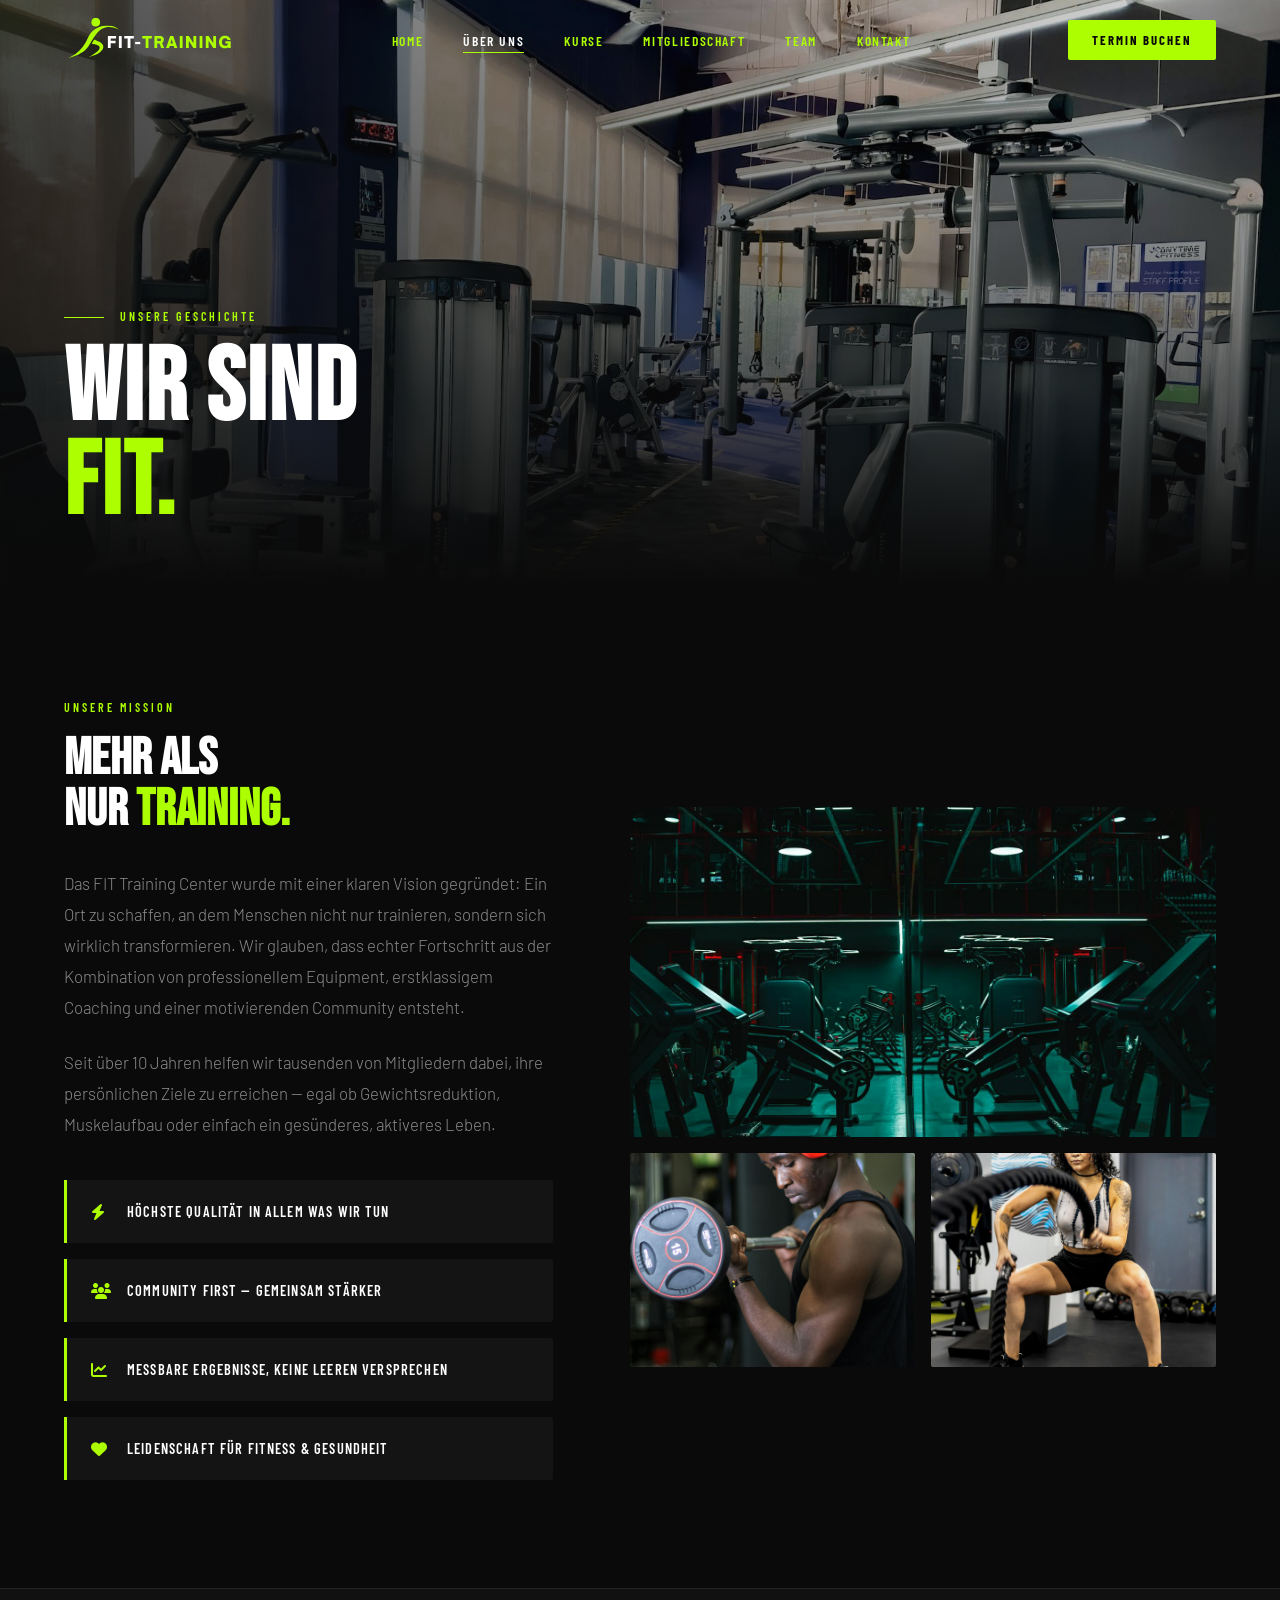
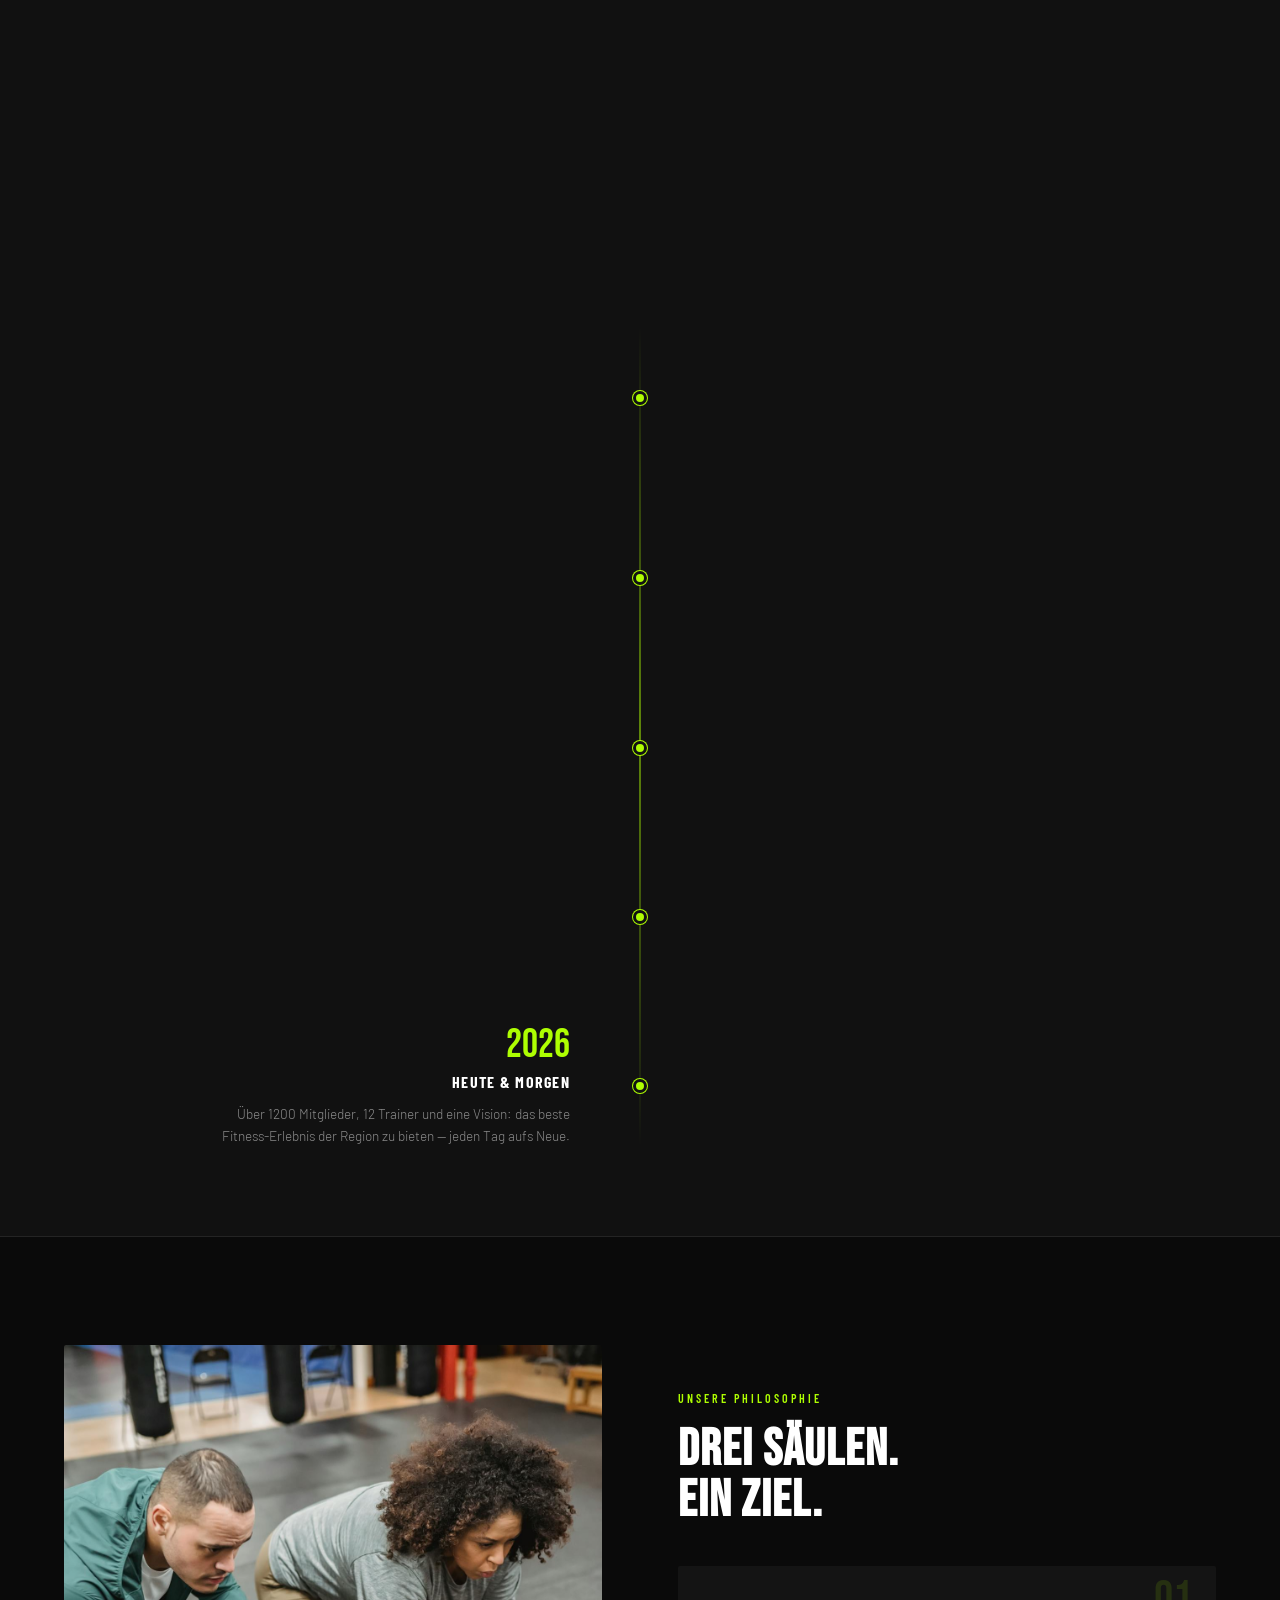
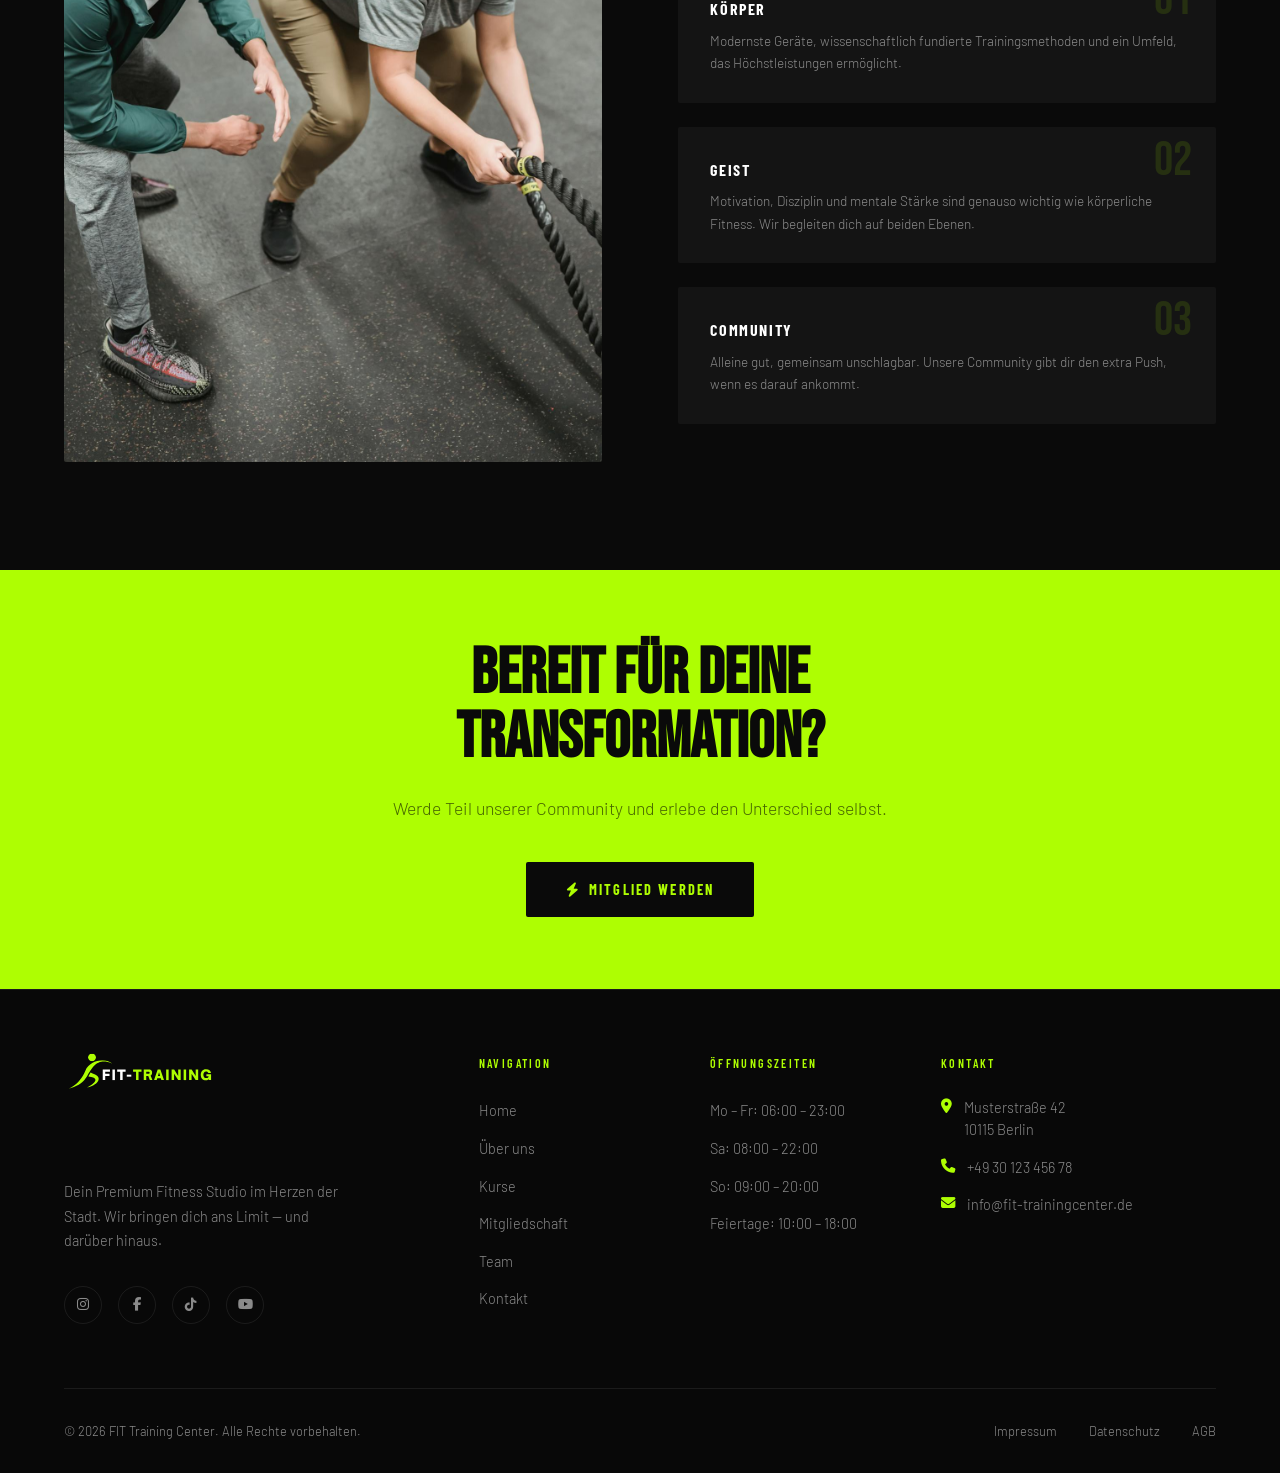
==== commit 133757fc: "update commit" ====
--- a/about.html
+++ b/about.html
@@ -43,7 +43,7 @@
           <li><a href="team.html">Team</a></li>
           <li><a href="contact.html">Kontakt</a></li>
         </ul>
-        <a href="membership.html" class="nav-cta">Jetzt starten</a>
+        <a href="booking.html" class="nav-cta">Termin buchen</a>
         <button class="nav-hamburger" aria-label="Menü öffnen">
           <span></span><span></span><span></span>
         </button>
@@ -123,10 +123,10 @@
                 alt="FIT Training Center Studio" />
             </div>
             <div class="mission-img-sm">
-              <img src="assets/workout.jpg" alt="Training" />
+              <img src="assets/body-pump.jpg" alt="Training" />
             </div>
             <div class="mission-img-sm">
-              <img src="assets/cardio.jpg" alt="Cardio" />
+              <img src="assets/battle-rope.jpg" alt="Cardio" />
             </div>
           </div>
         </div>
@@ -226,7 +226,9 @@
       <div class="container">
         <div class="philosophy-right reveal-left">
           <div class="philosophy-img-wrap">
-            <img src="assets/coaching.jpg" alt="Coaching Philosophie" />
+            <img
+              src="assets/jerome-mayer-coaching.jpg"
+              alt="Coaching Philosophie" />
             <div class="philosophy-accent-line"></div>
           </div>
         </div>
@@ -346,9 +348,9 @@
         <div class="footer-bottom">
           <p>© 2026 FIT Training Center. Alle Rechte vorbehalten.</p>
           <div class="footer-bottom-links">
-            <a href="#">Impressum</a>
-            <a href="#">Datenschutz</a>
-            <a href="#">AGB</a>
+            <a href="impressum.html">Impressum</a>
+            <a href="datenschutz.html">Datenschutz</a>
+            <a href="agb.html">AGB</a>
           </div>
         </div>
       </div>
--- a/css/basic.css
+++ b/css/basic.css
@@ -72,7 +72,7 @@
 }
 
 a {
-  color: inherit;
+  color: var(--clr-white);
   text-decoration: none;
 }
 
@@ -227,7 +227,7 @@
   font-weight: 600;
   letter-spacing: 0.12em;
   text-transform: uppercase;
-  color: rgba(255, 255, 255, 0.7);
+  color: #aefe02;
   transition: var(--transition);
   position: relative;
 }
@@ -288,7 +288,7 @@
   display: block;
   width: 24px;
   height: 2px;
-  background: var(--clr-white);
+  background: var(--clr-accent);
   transition: var(--transition);
   transform-origin: center;
 }
@@ -599,7 +599,7 @@
   }
 
   .nav-logo img {
-    height: 38px;
+    height: 120px;
   }
 
   /* Footer kompakter */
@@ -656,7 +656,7 @@
   }
 
   .nav-logo img {
-    height: 44px;
+    height: 160px;
   }
 
   /* Nav Links auf Tablet sichtbar aber kompakter */
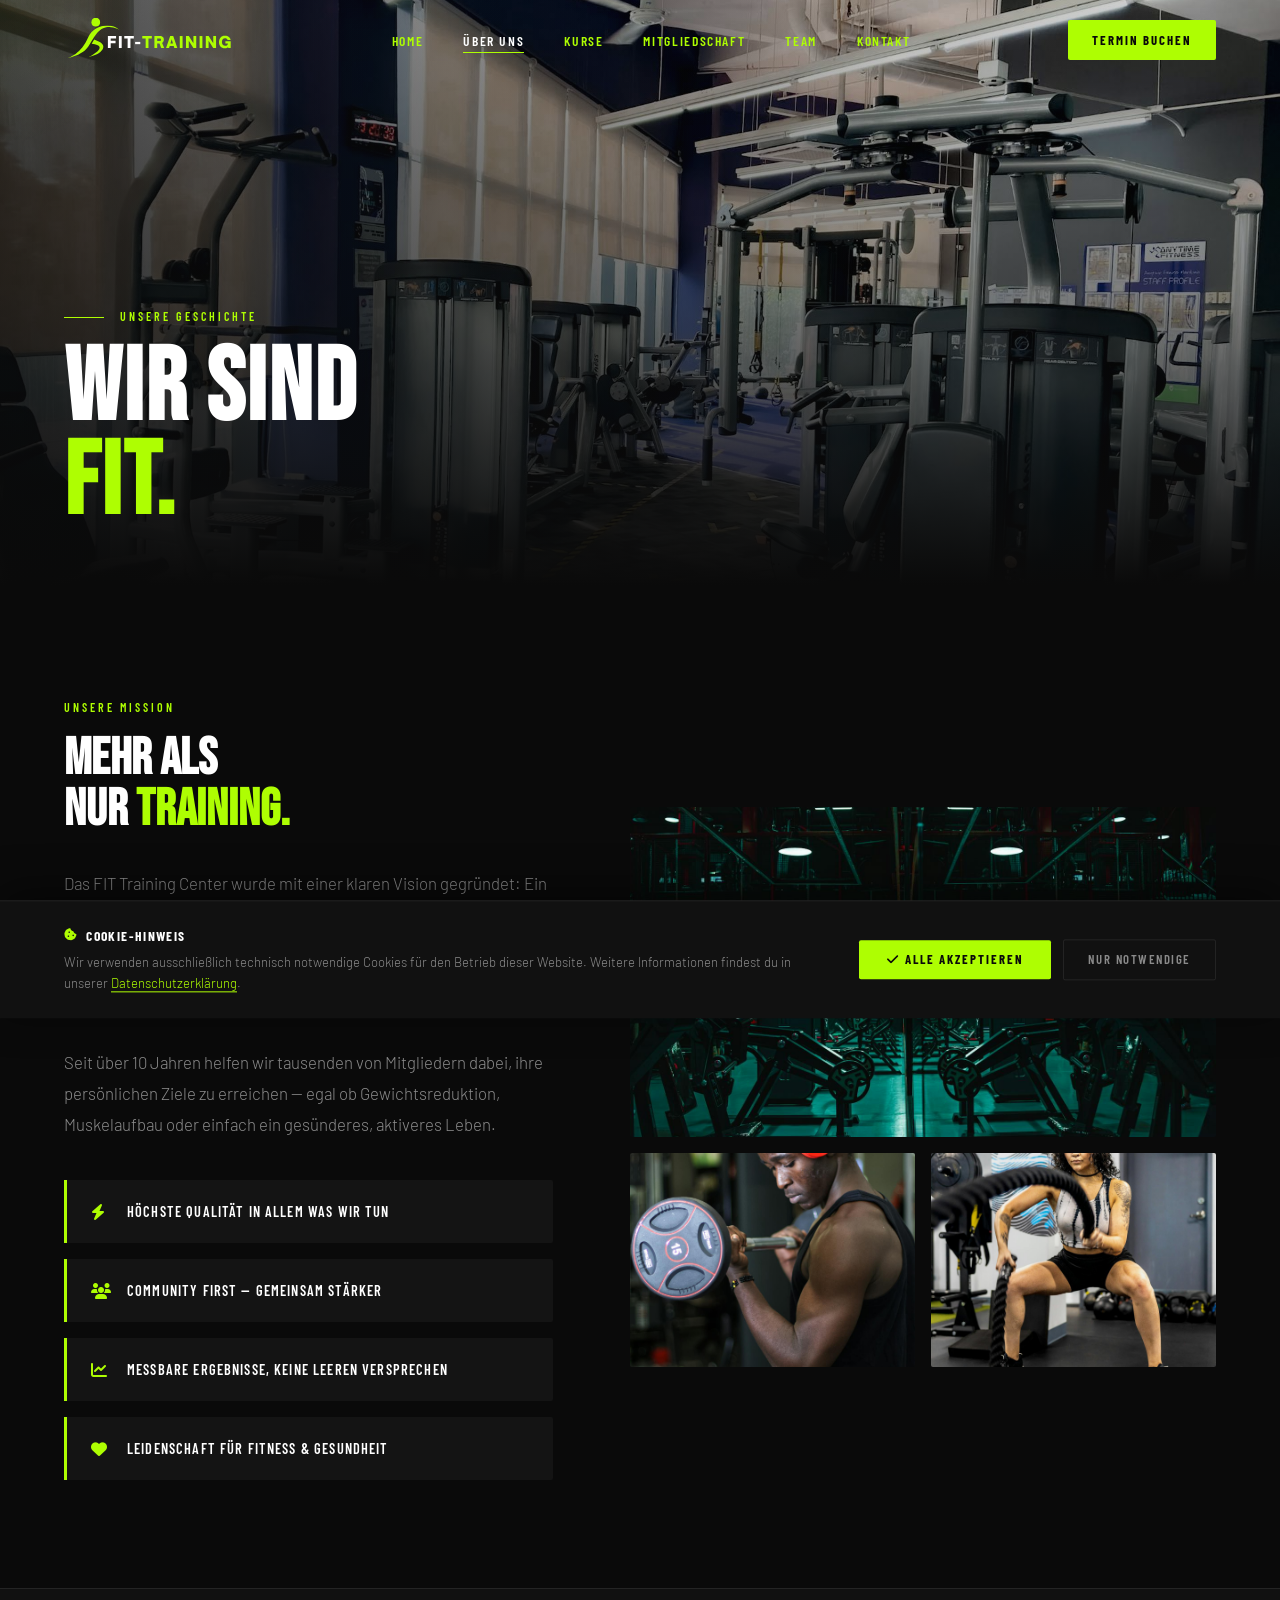
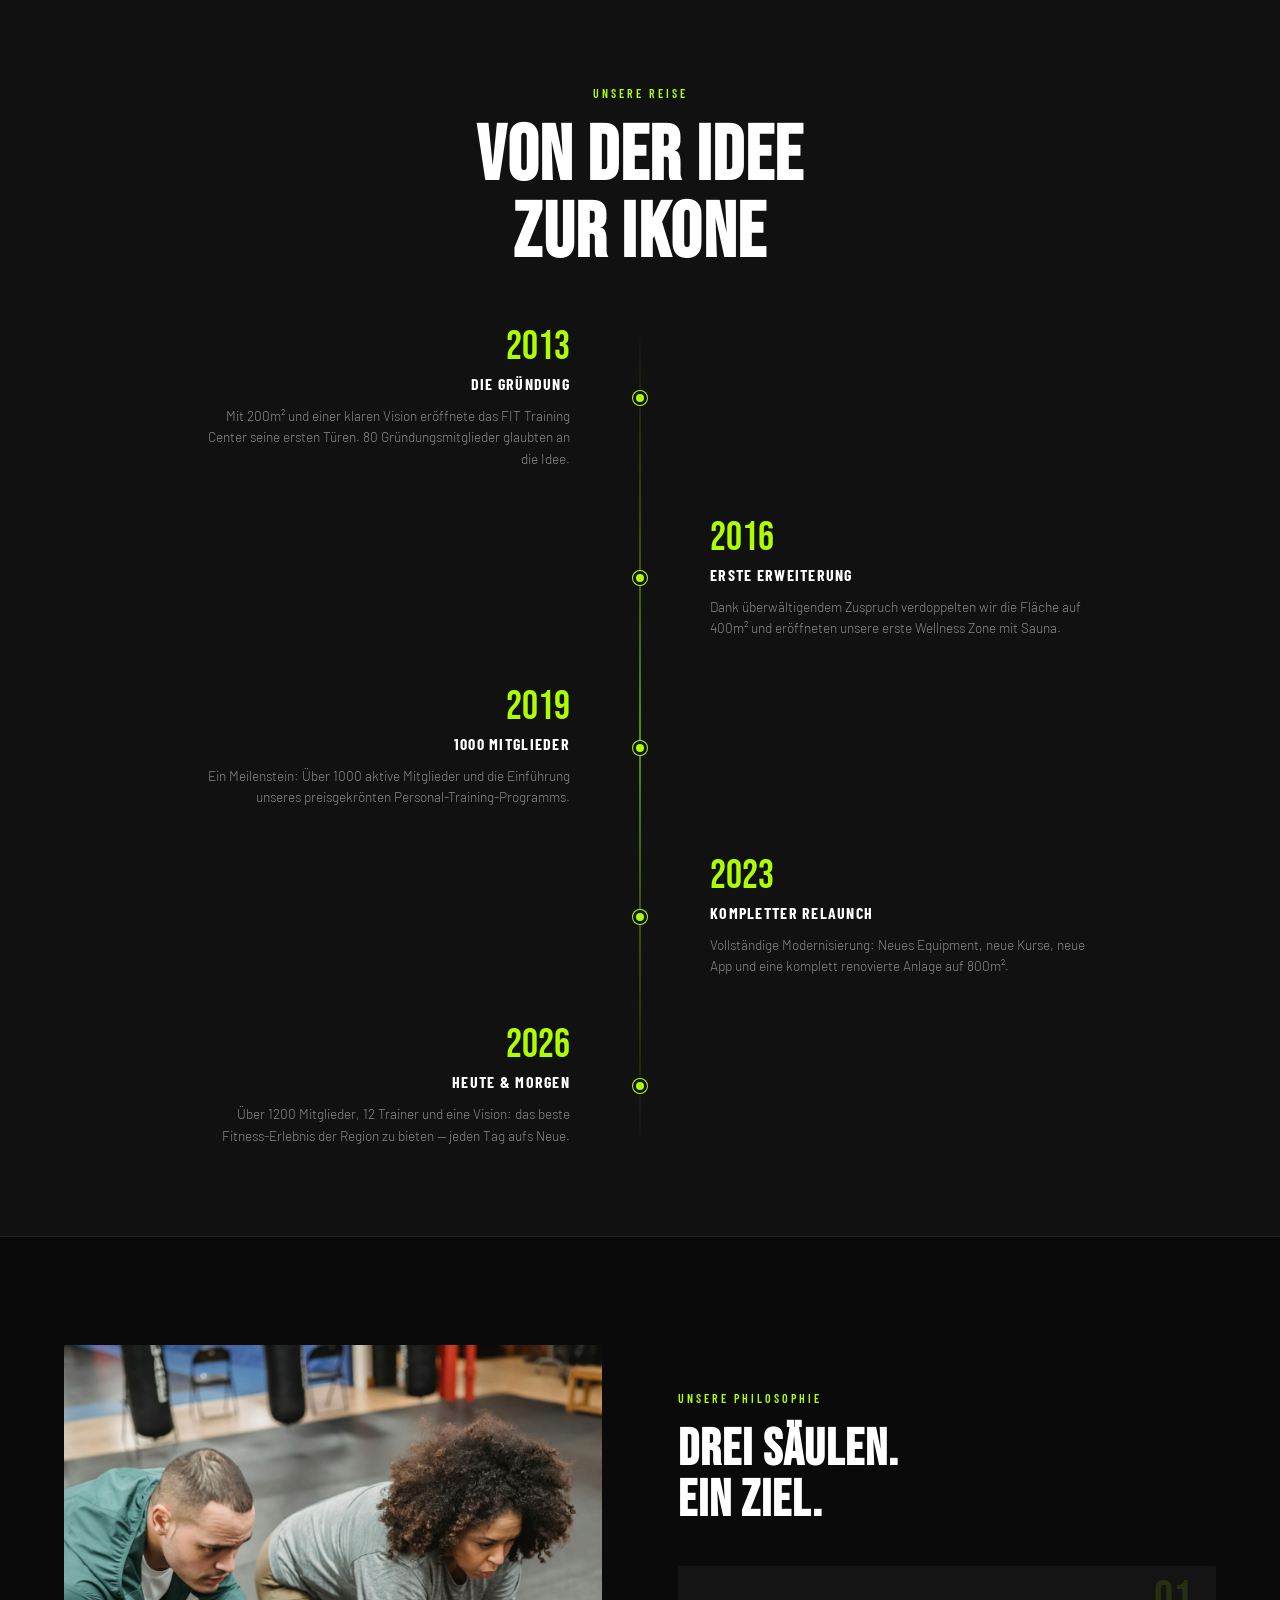
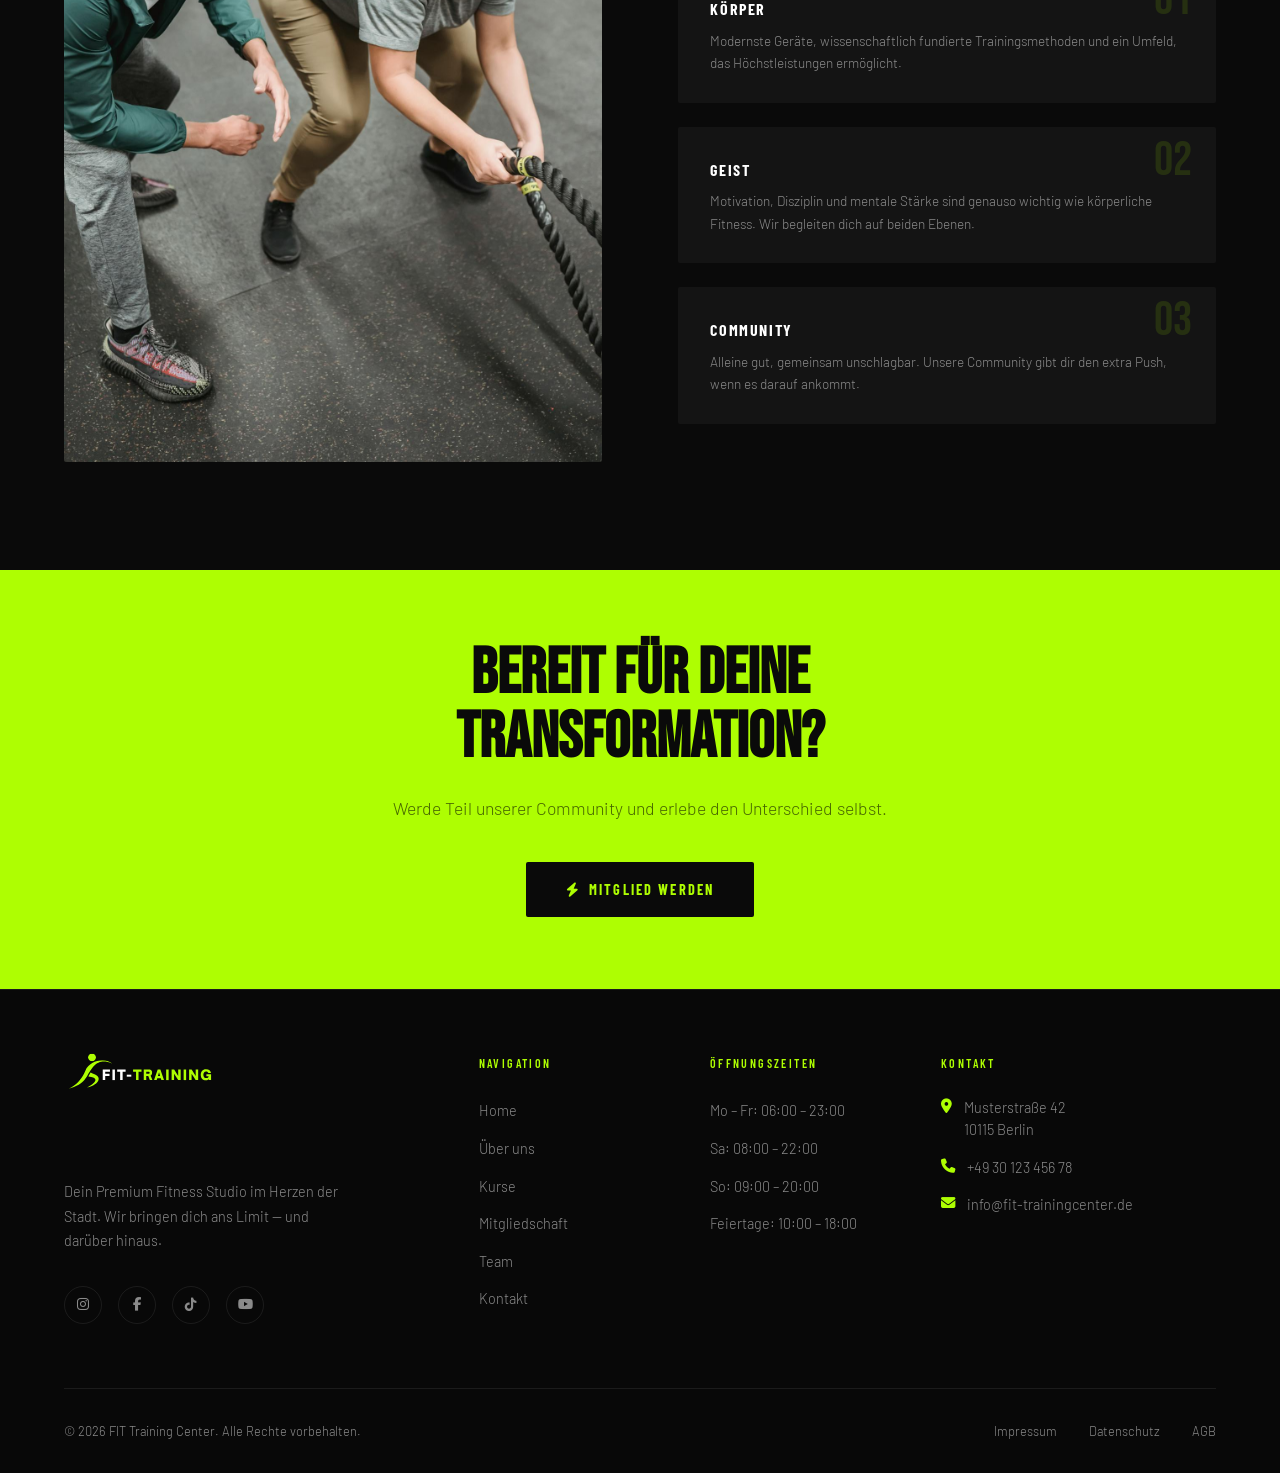
==== commit 4c9298f9: "update commit" ====
--- a/about.html
+++ b/about.html
@@ -356,6 +356,31 @@
       </div>
     </footer>
 
+    <!-- ── COOKIE BANNER ───────────────────────────────────────── -->
+    <div class="cookie-banner" id="cookieBanner">
+      <div class="container">
+        <div class="cookie-banner-inner">
+          <div class="cookie-banner-text">
+            <h4><i class="fas fa-cookie-bite"></i> Cookie-Hinweis</h4>
+            <p>
+              Wir verwenden ausschließlich technisch notwendige Cookies für den
+              Betrieb dieser Website. Weitere Informationen findest du in
+              unserer
+              <a href="datenschutz.html">Datenschutzerklärung</a>.
+            </p>
+          </div>
+          <div class="cookie-banner-actions">
+            <button class="cookie-btn-accept" id="cookieAccept">
+              <i class="fas fa-check"></i> Alle akzeptieren
+            </button>
+            <button class="cookie-btn-necessary" id="cookieNecessary">
+              Nur notwendige
+            </button>
+          </div>
+        </div>
+      </div>
+    </div>
+
     <script src="js/main.js"></script>
   </body>
 </html>
--- a/css/basic.css
+++ b/css/basic.css
@@ -814,3 +814,151 @@
     font-size: 1rem;
   }
 }
+
+/* ── COOKIE BANNER ────────────────────────────────────────── */
+.cookie-banner {
+  position: fixed;
+  bottom: 0;
+  left: 0;
+  right: 0;
+  z-index: 9990;
+  background: #111111;
+  border-top: 1px solid var(--clr-border);
+  padding: 1.5rem 0;
+  transform: translateY(100%);
+  transition: transform 0.5s cubic-bezier(0.4, 0, 0.2, 1);
+  box-shadow: 0 -8px 40px rgba(0, 0, 0, 0.5);
+}
+
+.cookie-banner.visible {
+  transform: translateY(0);
+}
+
+.cookie-banner-inner {
+  display: flex;
+  align-items: center;
+  gap: 2rem;
+  flex-wrap: wrap;
+}
+
+.cookie-banner-text {
+  flex: 1;
+  min-width: 260px;
+}
+
+.cookie-banner-text h4 {
+  font-family: var(--font-condensed);
+  font-size: 0.85rem;
+  font-weight: 700;
+  letter-spacing: 0.1em;
+  text-transform: uppercase;
+  color: var(--clr-white);
+  margin-bottom: 0.35rem;
+  display: flex;
+  align-items: center;
+  gap: 0.5rem;
+}
+
+.cookie-banner-text h4 i {
+  color: var(--clr-accent);
+  font-size: 0.8rem;
+}
+
+.cookie-banner-text p {
+  font-size: 0.82rem;
+  color: var(--clr-text-muted);
+  line-height: 1.6;
+}
+
+.cookie-banner-text p a {
+  color: var(--clr-accent);
+  text-decoration: underline;
+  text-underline-offset: 3px;
+  transition: var(--transition);
+}
+
+.cookie-banner-text p a:hover {
+  color: var(--clr-accent-dim);
+}
+
+.cookie-banner-actions {
+  display: flex;
+  align-items: center;
+  gap: 0.75rem;
+  flex-shrink: 0;
+  flex-wrap: wrap;
+}
+
+.cookie-btn-accept {
+  padding: 0.7rem 1.75rem;
+  font-family: var(--font-condensed);
+  font-size: 0.8rem;
+  font-weight: 700;
+  letter-spacing: 0.15em;
+  text-transform: uppercase;
+  background: var(--clr-accent);
+  color: var(--clr-bg);
+  border: none;
+  border-radius: 2px;
+  cursor: pointer;
+  transition: var(--transition);
+  white-space: nowrap;
+}
+
+.cookie-btn-accept:hover {
+  background: var(--clr-accent-dim);
+  transform: translateY(-1px);
+  box-shadow: 0 4px 20px rgba(174, 254, 2, 0.3);
+}
+
+.cookie-btn-necessary {
+  padding: 0.7rem 1.5rem;
+  font-family: var(--font-condensed);
+  font-size: 0.8rem;
+  font-weight: 600;
+  letter-spacing: 0.12em;
+  text-transform: uppercase;
+  background: transparent;
+  color: var(--clr-text-muted);
+  border: 1px solid var(--clr-border);
+  border-radius: 2px;
+  cursor: pointer;
+  transition: var(--transition);
+  white-space: nowrap;
+}
+
+.cookie-btn-necessary:hover {
+  color: var(--clr-white);
+  border-color: rgba(255, 255, 255, 0.3);
+}
+
+/* Responsive */
+@media (max-width: 768px) {
+  .cookie-banner-inner {
+    flex-direction: column;
+    align-items: flex-start;
+    gap: 1.25rem;
+  }
+
+  .cookie-banner-actions {
+    width: 100%;
+  }
+
+  .cookie-btn-accept,
+  .cookie-btn-necessary {
+    flex: 1;
+    text-align: center;
+    justify-content: center;
+  }
+}
+
+@media (max-width: 430px) {
+  .cookie-banner-actions {
+    flex-direction: column;
+  }
+
+  .cookie-btn-accept,
+  .cookie-btn-necessary {
+    width: 100%;
+  }
+}
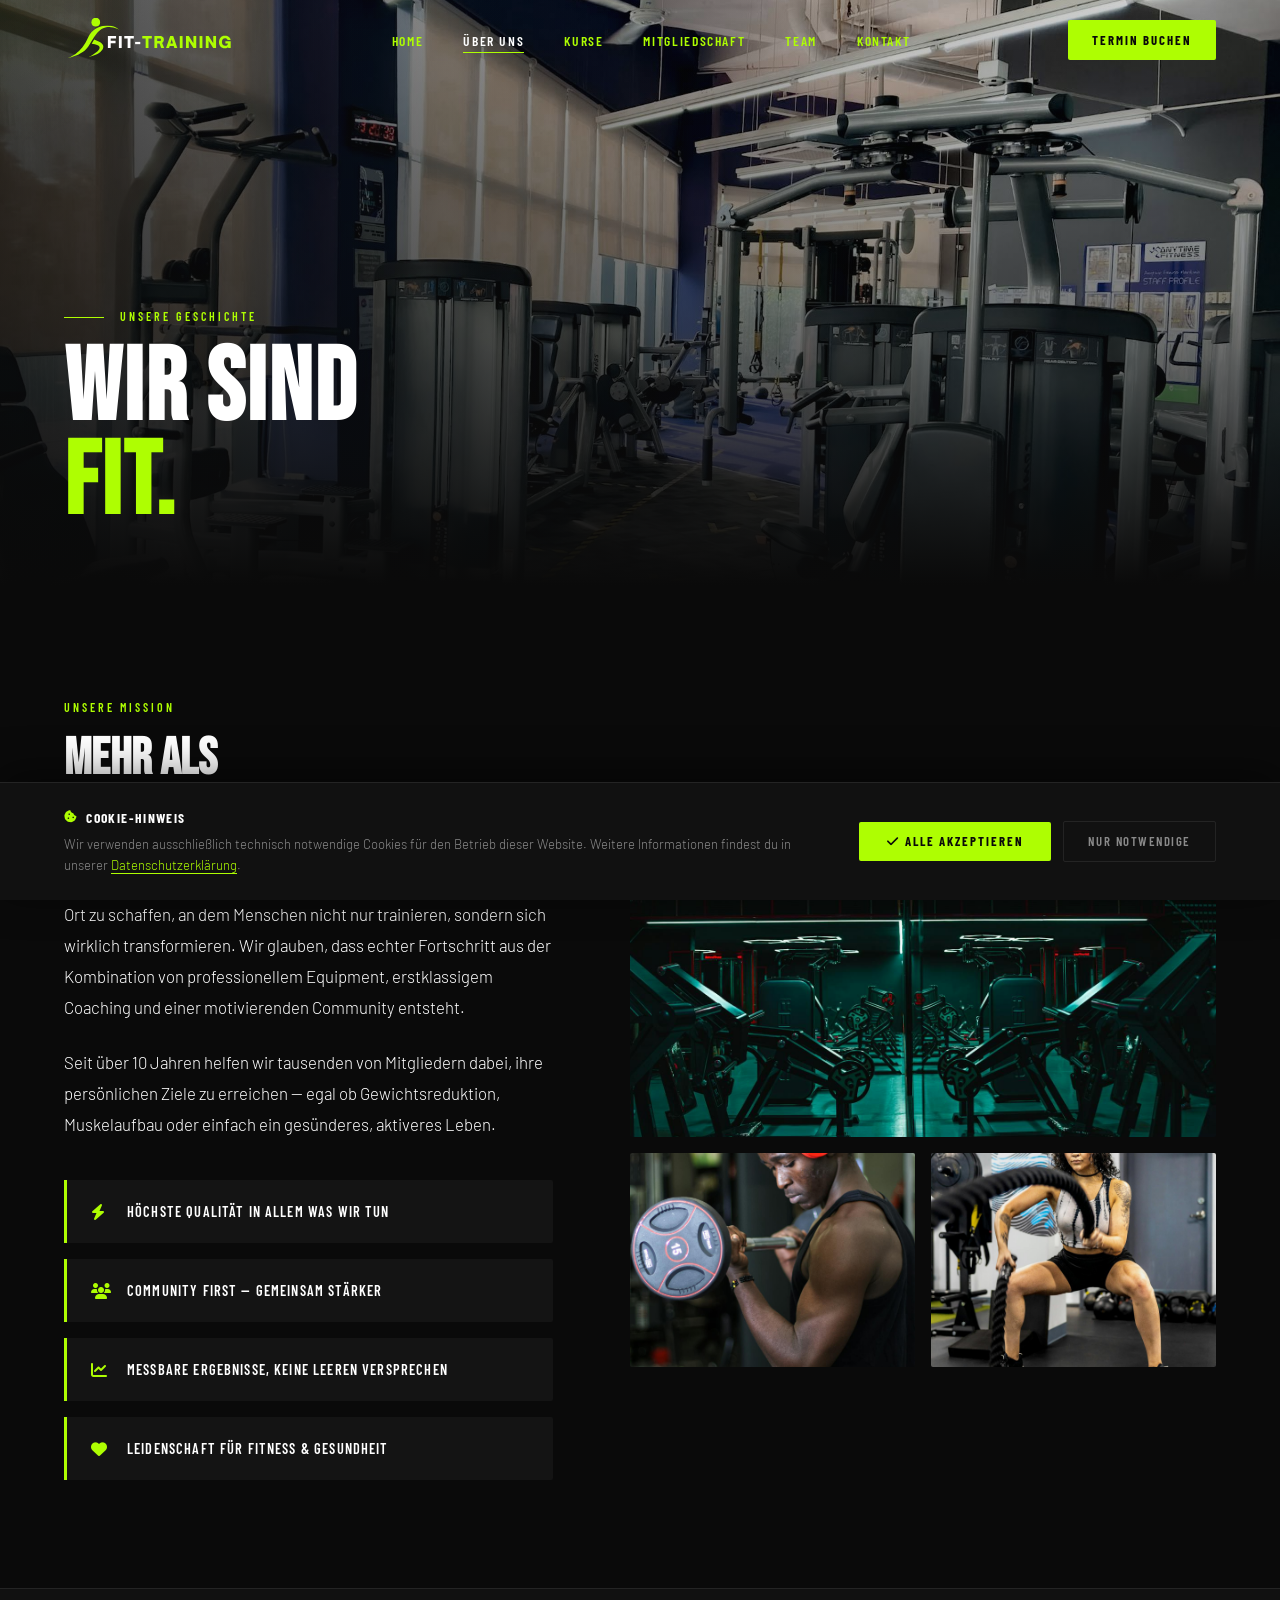
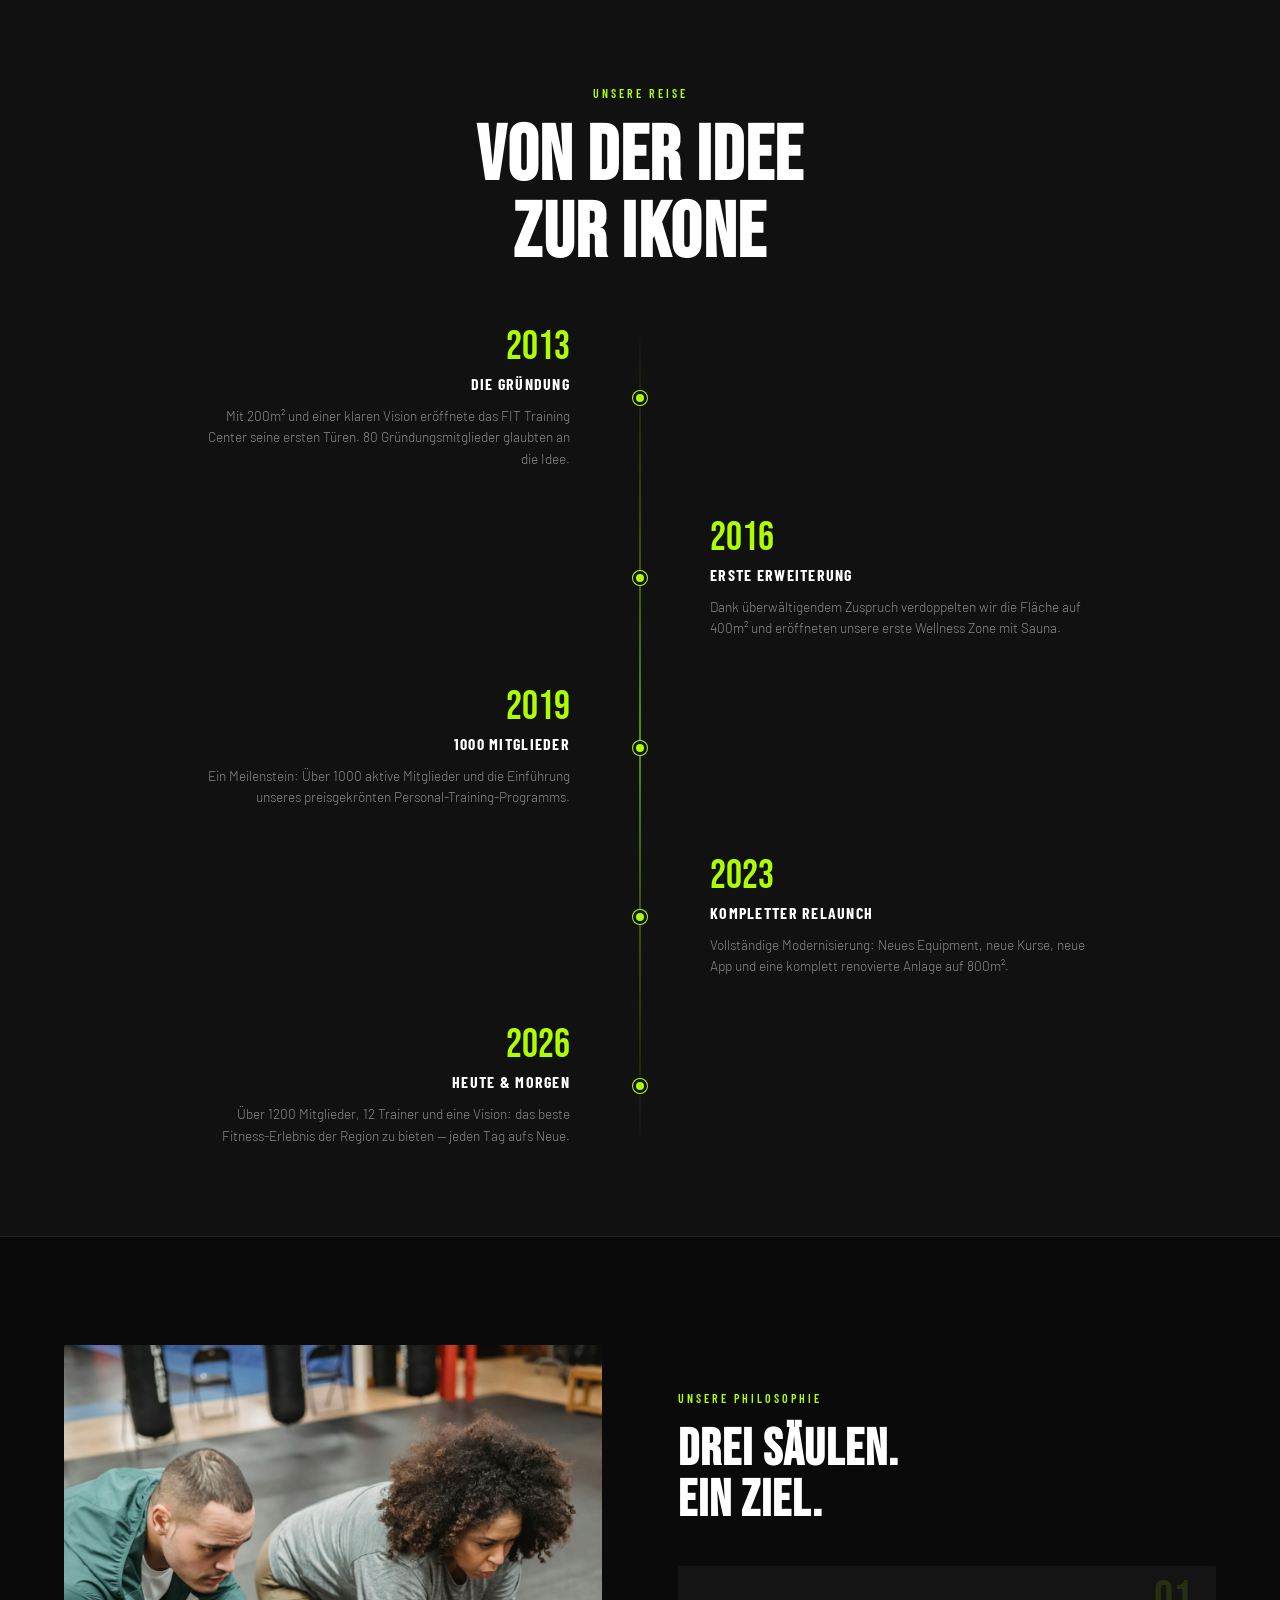
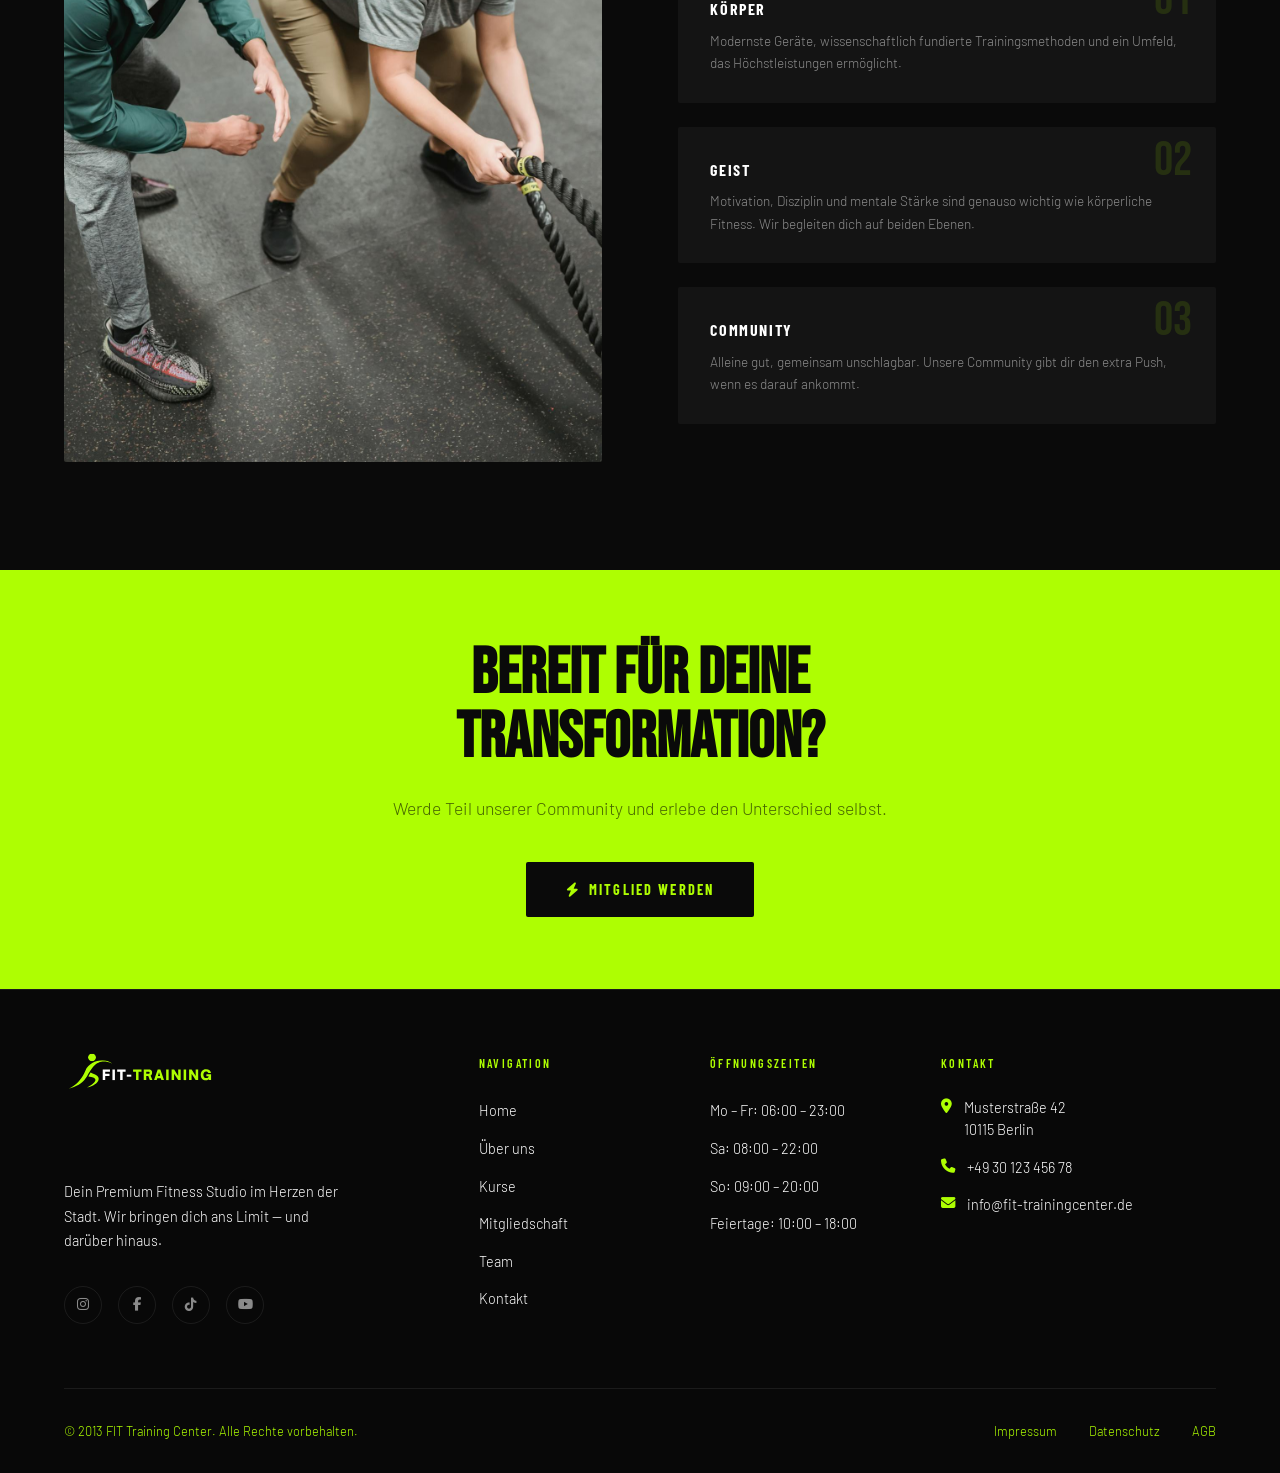
==== commit 702da440: "update commit" ====
--- a/about.html
+++ b/about.html
@@ -6,6 +6,27 @@
     <meta
       name="description"
       content="Über FIT Training Center – Unsere Geschichte, Mission und Philosophie." />
+
+    <!-- Favicon -->
+    <link rel="icon" type="image/svg+xml" href="assets/favicon.svg" />
+    <link rel="icon" type="image/x-icon" href="assets/favicon.ico" />
+    <link rel="icon" type="image/png" sizes="96x96" href="favicon-96x96.png" />
+    <link rel="apple-touch-icon" sizes="180x180" href="apple-touch-icon.png" />
+    <meta name="apple-mobile-web-app-title" content="FIT Training Center" />
+    <link rel="manifest" href="site.webmanifest" />
+
+    <!-- Open Graph -->
+    <meta property="og:type" content="website" />
+    <meta property="og:site_name" content="FIT Training Center" />
+    <meta
+      property="og:title"
+      content="FIT Training Center — Premium Fitness Studio" />
+    <meta
+      property="og:description"
+      content="Dein Premium Fitness Studio in Berlin. Modernste Geräte, zertifizierte Trainer und über 35 Kurse pro Woche." />
+    <meta property="og:image" content="assets/studio-one.jpg" />
+    <meta property="og:locale" content="de_DE" />
+
     <title>FIT Training Center — Über uns</title>
 
     <!-- Fonts -->
@@ -33,7 +54,7 @@
     <nav class="navbar">
       <div class="container">
         <a href="index.html" class="nav-logo">
-          <img src="assets/logo.svg" alt="FIT Training Center" />
+          <img src="assets/logo.svg" alt="FIT Training Center" loading="lazy" />
         </a>
         <ul class="nav-links">
           <li><a href="index.html">Home</a></li>
@@ -64,7 +85,11 @@
     <!-- ── PAGE HERO ────────────────────────────────────────── -->
     <section class="page-hero">
       <div class="page-hero-bg">
-        <img src="assets/studio-three.jpg" alt="Über uns" data-parallax="0.3" />
+        <img
+          src="assets/studio-three.jpg"
+          alt="Über uns"
+          data-parallax="0.3"
+          loading="lazy" />
       </div>
       <div class="page-hero-content">
         <div class="container">
@@ -120,13 +145,14 @@
             <div class="mission-img-main">
               <img
                 src="assets/studio-two.jpg"
-                alt="FIT Training Center Studio" />
+                alt="FIT Training Center Studio"
+                loading="lazy" />
             </div>
             <div class="mission-img-sm">
-              <img src="assets/body-pump.jpg" alt="Training" />
+              <img src="assets/body-pump.jpg" alt="Training" loading="lazy" />
             </div>
             <div class="mission-img-sm">
-              <img src="assets/battle-rope.jpg" alt="Cardio" />
+              <img src="assets/battle-rope.jpg" alt="Cardio" loading="lazy" />
             </div>
           </div>
         </div>
@@ -228,7 +254,8 @@
           <div class="philosophy-img-wrap">
             <img
               src="assets/jerome-mayer-coaching.jpg"
-              alt="Coaching Philosophie" />
+              alt="Coaching Philosophie"
+              loading="lazy" />
             <div class="philosophy-accent-line"></div>
           </div>
         </div>
@@ -287,7 +314,10 @@
       <div class="container">
         <div class="footer-grid">
           <div class="footer-brand">
-            <img src="assets/logo.svg" alt="FIT Training Center" />
+            <img
+              src="assets/logo.svg"
+              alt="FIT Training Center"
+              loading="lazy" />
             <p>
               Dein Premium Fitness Studio im Herzen der Stadt. Wir bringen dich
               ans Limit — und darüber hinaus.
@@ -346,7 +376,7 @@
         </div>
 
         <div class="footer-bottom">
-          <p>© 2026 FIT Training Center. Alle Rechte vorbehalten.</p>
+          <p>© 2013 FIT Training Center. Alle Rechte vorbehalten.</p>
           <div class="footer-bottom-links">
             <a href="impressum.html">Impressum</a>
             <a href="datenschutz.html">Datenschutz</a>
--- a/css/basic.css
+++ b/css/basic.css
@@ -54,6 +54,8 @@
   scroll-behavior: smooth;
   -webkit-font-smoothing: antialiased;
   -moz-osx-font-smoothing: grayscale;
+  overflow-x: hidden;
+  overflow-y: auto;
 }
 
 body {
@@ -378,7 +380,7 @@
 
 .footer-brand p {
   font-size: 0.9rem;
-  color: var(--clr-text-muted);
+  color: var(--clr-white);
   line-height: 1.7;
   max-width: 280px;
 }
@@ -426,7 +428,7 @@
 
 .footer-col ul li a {
   font-size: 0.9rem;
-  color: var(--clr-text-muted);
+  color: var(--clr-white);
   transition: var(--transition);
 }
 
@@ -451,7 +453,7 @@
 
 .footer-contact-item span {
   font-size: 0.9rem;
-  color: var(--clr-text-muted);
+  color: var(--clr-white);
   line-height: 1.5;
 }
 
@@ -466,7 +468,7 @@
 
 .footer-bottom p {
   font-size: 0.8rem;
-  color: var(--clr-text-muted);
+  color: var(--clr-accent);
 }
 
 .footer-bottom-links {
@@ -476,7 +478,7 @@
 
 .footer-bottom-links a {
   font-size: 0.8rem;
-  color: var(--clr-text-muted);
+  color: var(--clr-accent);
   transition: var(--transition);
 }
 
--- a/css/about.css
+++ b/css/about.css
@@ -124,7 +124,7 @@
 
 .mission-text {
   font-size: clamp(0.95rem, 1.4vw, 1.05rem);
-  color: var(--clr-text-muted);
+  color: var(--clr-white);
   line-height: 1.85;
   margin-bottom: 1.5rem;
 }
--- a/css/index.css
+++ b/css/index.css
@@ -49,9 +49,6 @@
   gap: 2rem;
 }
 
-.hero-left {
-}
-
 .hero-tag {
   display: inline-flex;
   align-items: center;
@@ -224,9 +221,6 @@
   align-items: center;
 }
 
-.intro-left {
-}
-
 .intro-title {
   font-family: var(--font-display);
   font-size: clamp(2.5rem, 5vw, 4.5rem);
@@ -242,7 +236,7 @@
 
 .intro-text {
   font-size: clamp(0.95rem, 1.5vw, 1.05rem);
-  color: var(--clr-text-muted);
+  color: var(--clr-white);
   line-height: 1.8;
   margin-bottom: 2.5rem;
   max-width: 480px;
@@ -525,7 +519,7 @@
 
 .motivation-sub {
   font-size: clamp(0.9rem, 1.5vw, 1.1rem);
-  color: rgba(255, 255, 255, 0.6);
+  color: white;
   letter-spacing: 0.05em;
   margin-bottom: 3rem;
 }
@@ -582,9 +576,9 @@
   padding: clamp(4rem, 10vh, 8rem) 0;
 }
 
-.membership-teaser .container {
+.plans-grid {
   display: grid;
-  grid-template-columns: 1fr 1fr 1fr;
+  grid-template-columns: repeat(3, 1fr);
   gap: 1px;
   background: var(--clr-border);
 }
@@ -599,7 +593,6 @@
 .plan-card.featured {
   background: var(--clr-accent);
 }
-
 .plan-card:hover:not(.featured) {
   background: #1a1a1a;
 }
@@ -730,9 +723,19 @@
   border-color: var(--clr-accent);
   color: var(--clr-accent);
 }
-
 .plan-card.featured .plan-btn:hover {
   background: rgba(0, 0, 0, 0.85);
+}
+
+/* Nur auf iPad sichtbar */
+.course-card-ipad-only {
+  display: none;
+}
+
+@media (min-width: 430px) and (max-width: 1024px) {
+  .course-card-ipad-only {
+    display: block;
+  }
 }
 
 /* ── RESPONSIVE ───────────────────────────────────────── */
@@ -746,7 +749,6 @@
   .hero-scroll {
     display: none;
   }
-
   .intro .container {
     grid-template-columns: 1fr;
     gap: 3rem;
@@ -756,7 +758,6 @@
     right: 1rem;
     bottom: 1rem;
   }
-
   .features-grid {
     grid-template-columns: repeat(2, 1fr);
   }
@@ -770,11 +771,9 @@
   .feature-item:nth-child(2) {
     border-bottom: 1px solid var(--clr-border);
   }
-
   .courses-grid {
     grid-template-columns: 1fr 1fr;
   }
-
   .stats-grid {
     grid-template-columns: repeat(2, 1fr);
   }
@@ -785,30 +784,22 @@
   .stat-item:nth-child(2) {
     border-bottom: 1px solid var(--clr-border);
   }
-
-  .membership-teaser .container {
-    grid-template-columns: 1fr;
-  }
 }
 
 @media (max-width: 768px) {
   .hero-title {
     font-size: clamp(3rem, 14vw, 5rem);
   }
-
   .courses-header {
     flex-direction: column;
     align-items: flex-start;
   }
-
   .courses-grid {
     grid-template-columns: 1fr;
   }
-
   .course-card {
-    aspect-ratio: 16/9;
-  }
-
+    aspect-ratio: 4/3;
+  }
   .features-grid {
     grid-template-columns: 1fr;
   }
@@ -819,9 +810,21 @@
   .feature-item:last-child {
     border-bottom: none;
   }
-
   .stats-grid {
     grid-template-columns: repeat(2, 1fr);
+  }
+
+  .plans-grid {
+    display: flex !important;
+    flex-direction: column !important;
+    gap: 1rem;
+    background: transparent !important;
+  }
+
+  .plans-grid .plan-card {
+    width: 100%;
+    border: 1px solid var(--clr-border);
+    border-radius: 2px;
   }
 }
 
@@ -836,6 +839,12 @@
   }
 }
 
+@media (max-width: 430px) {
+  .plans-grid .plan-card {
+    padding: 2rem 1.75rem;
+  }
+}
+
 /* 4K+ */
 @media (min-width: 2560px) {
   .hero-title {
